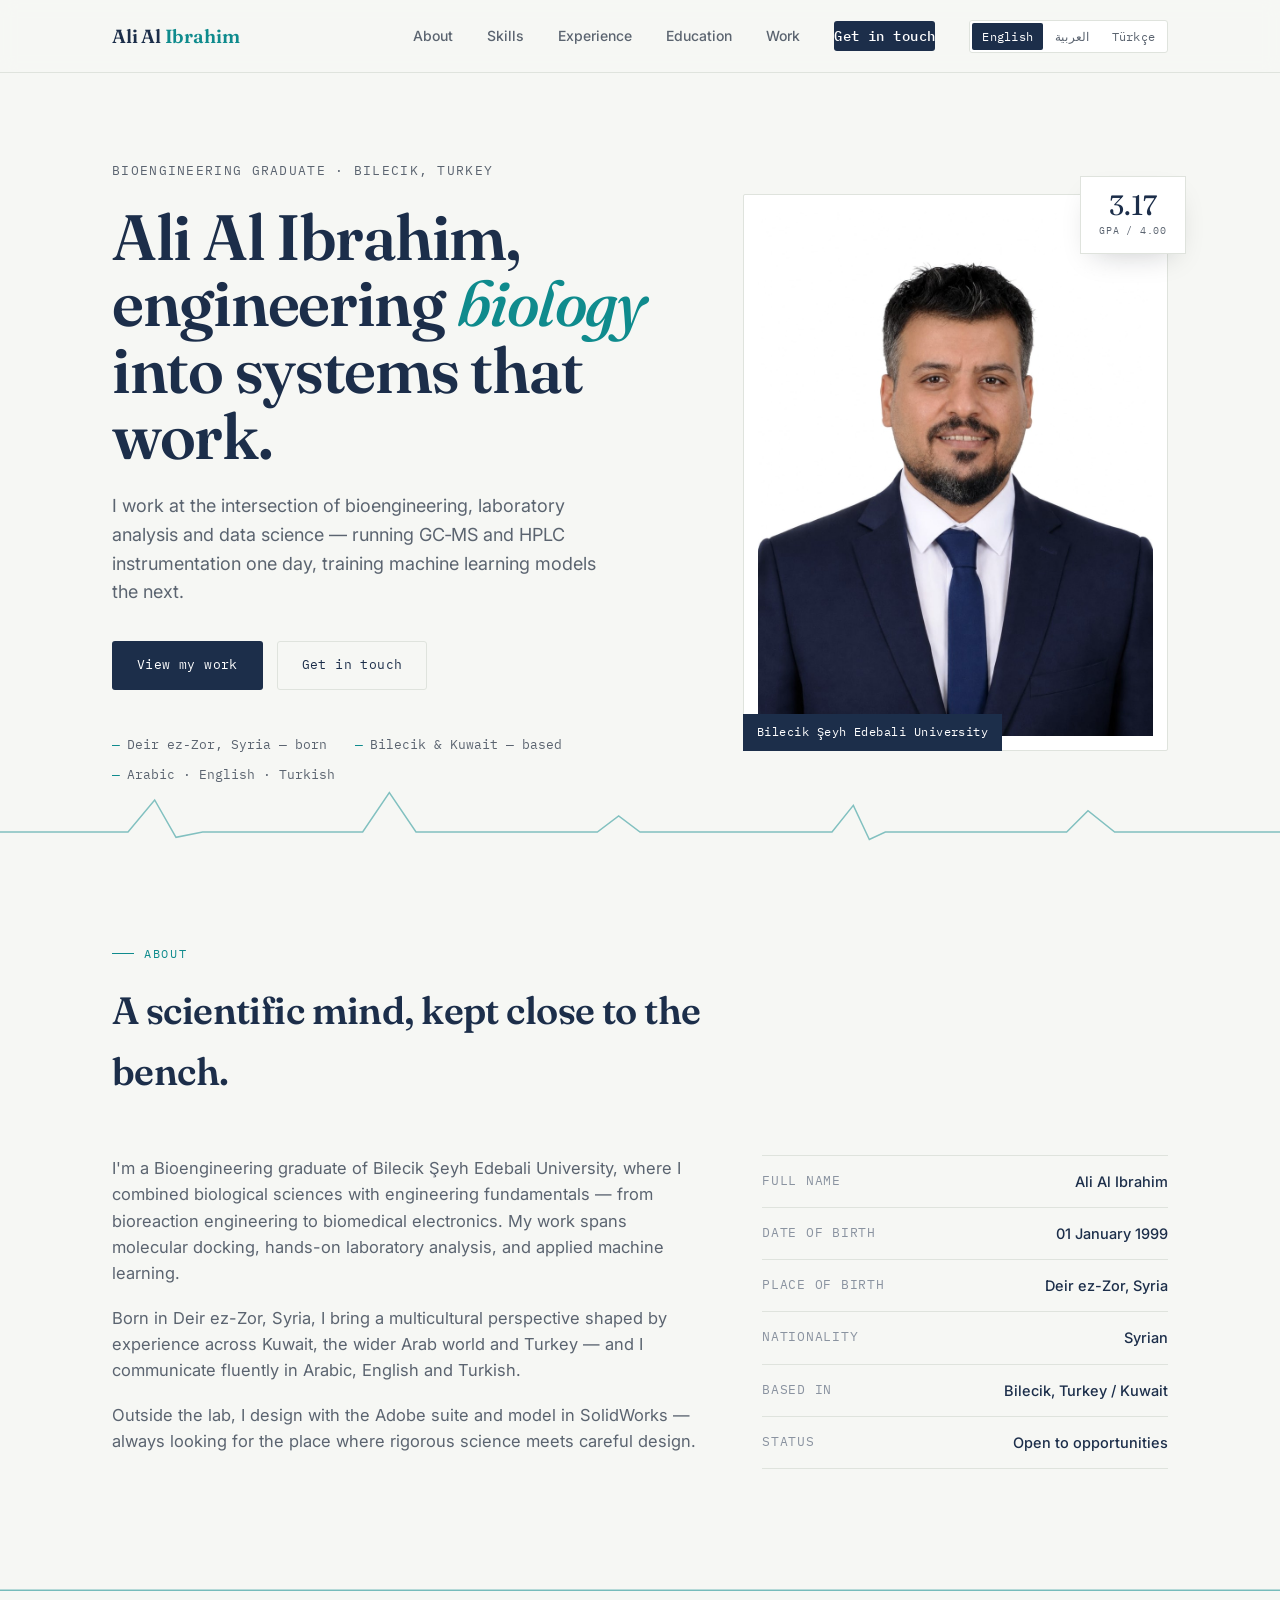
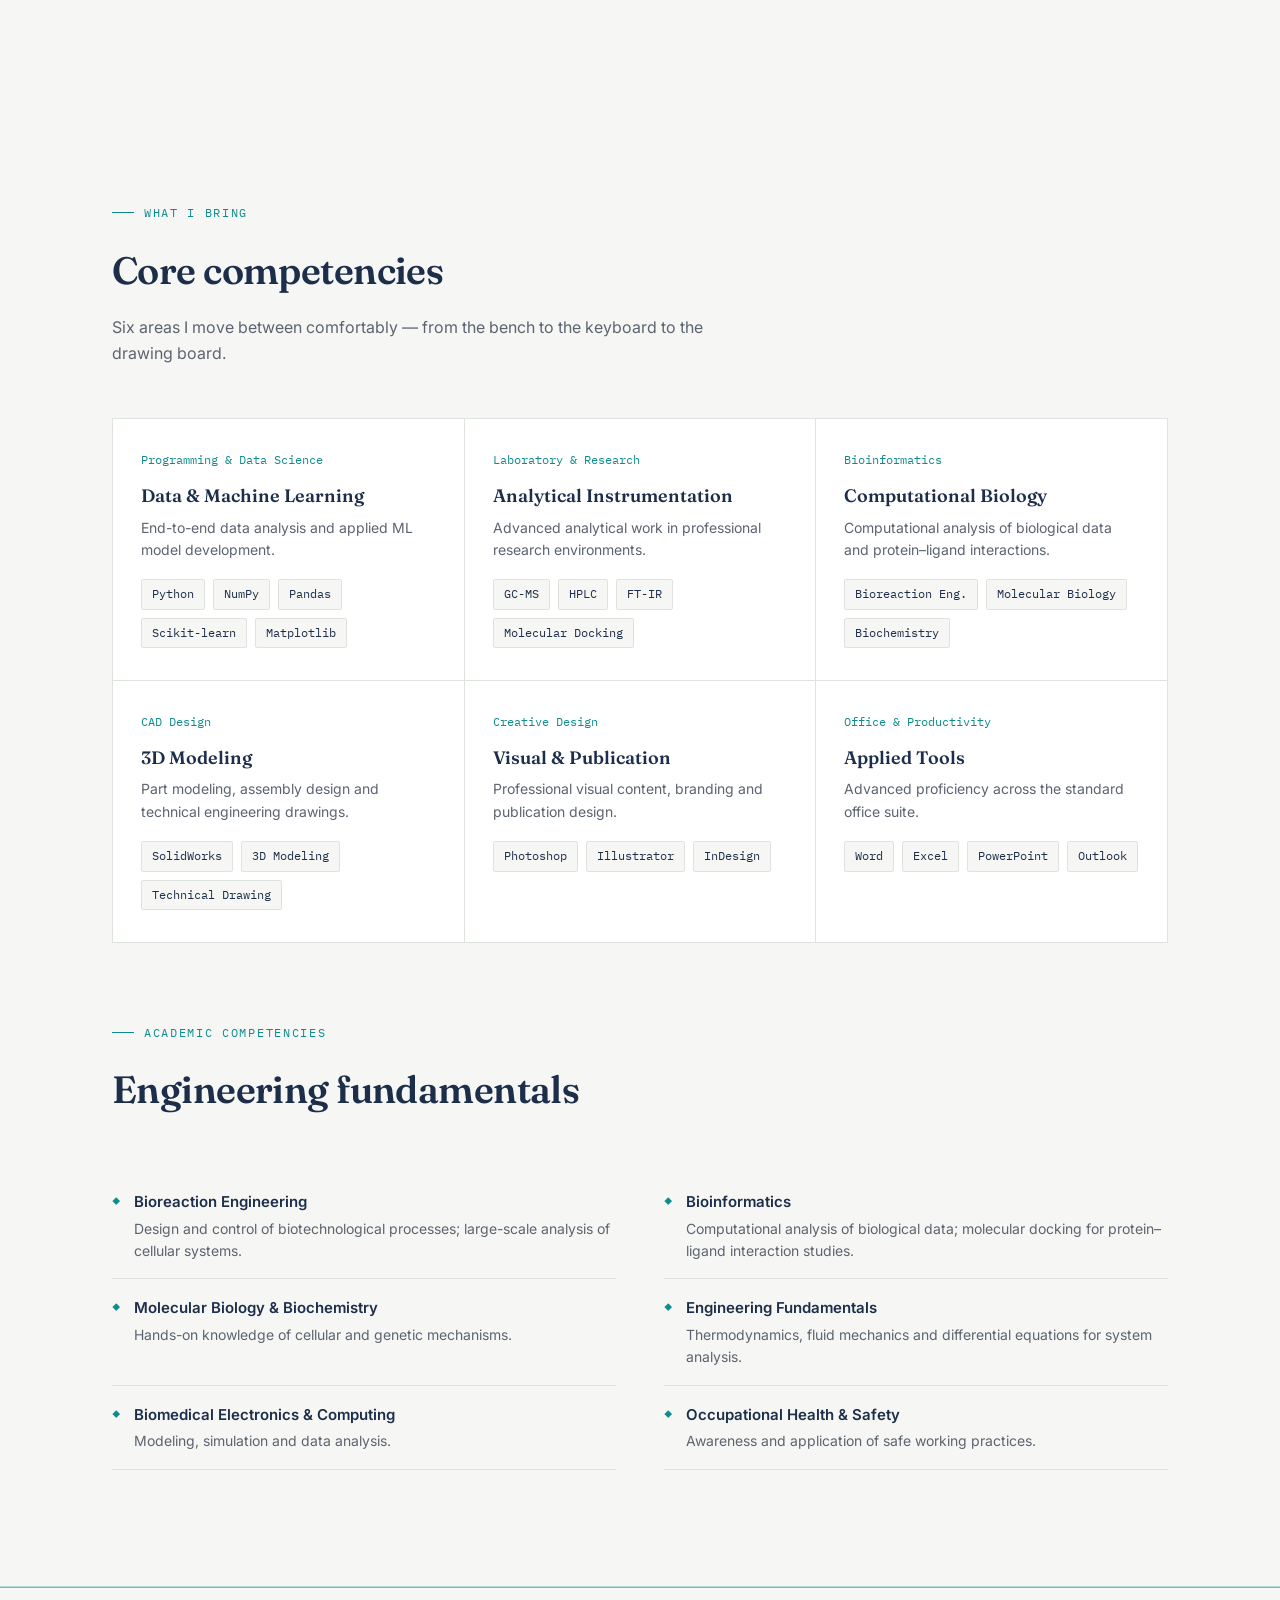
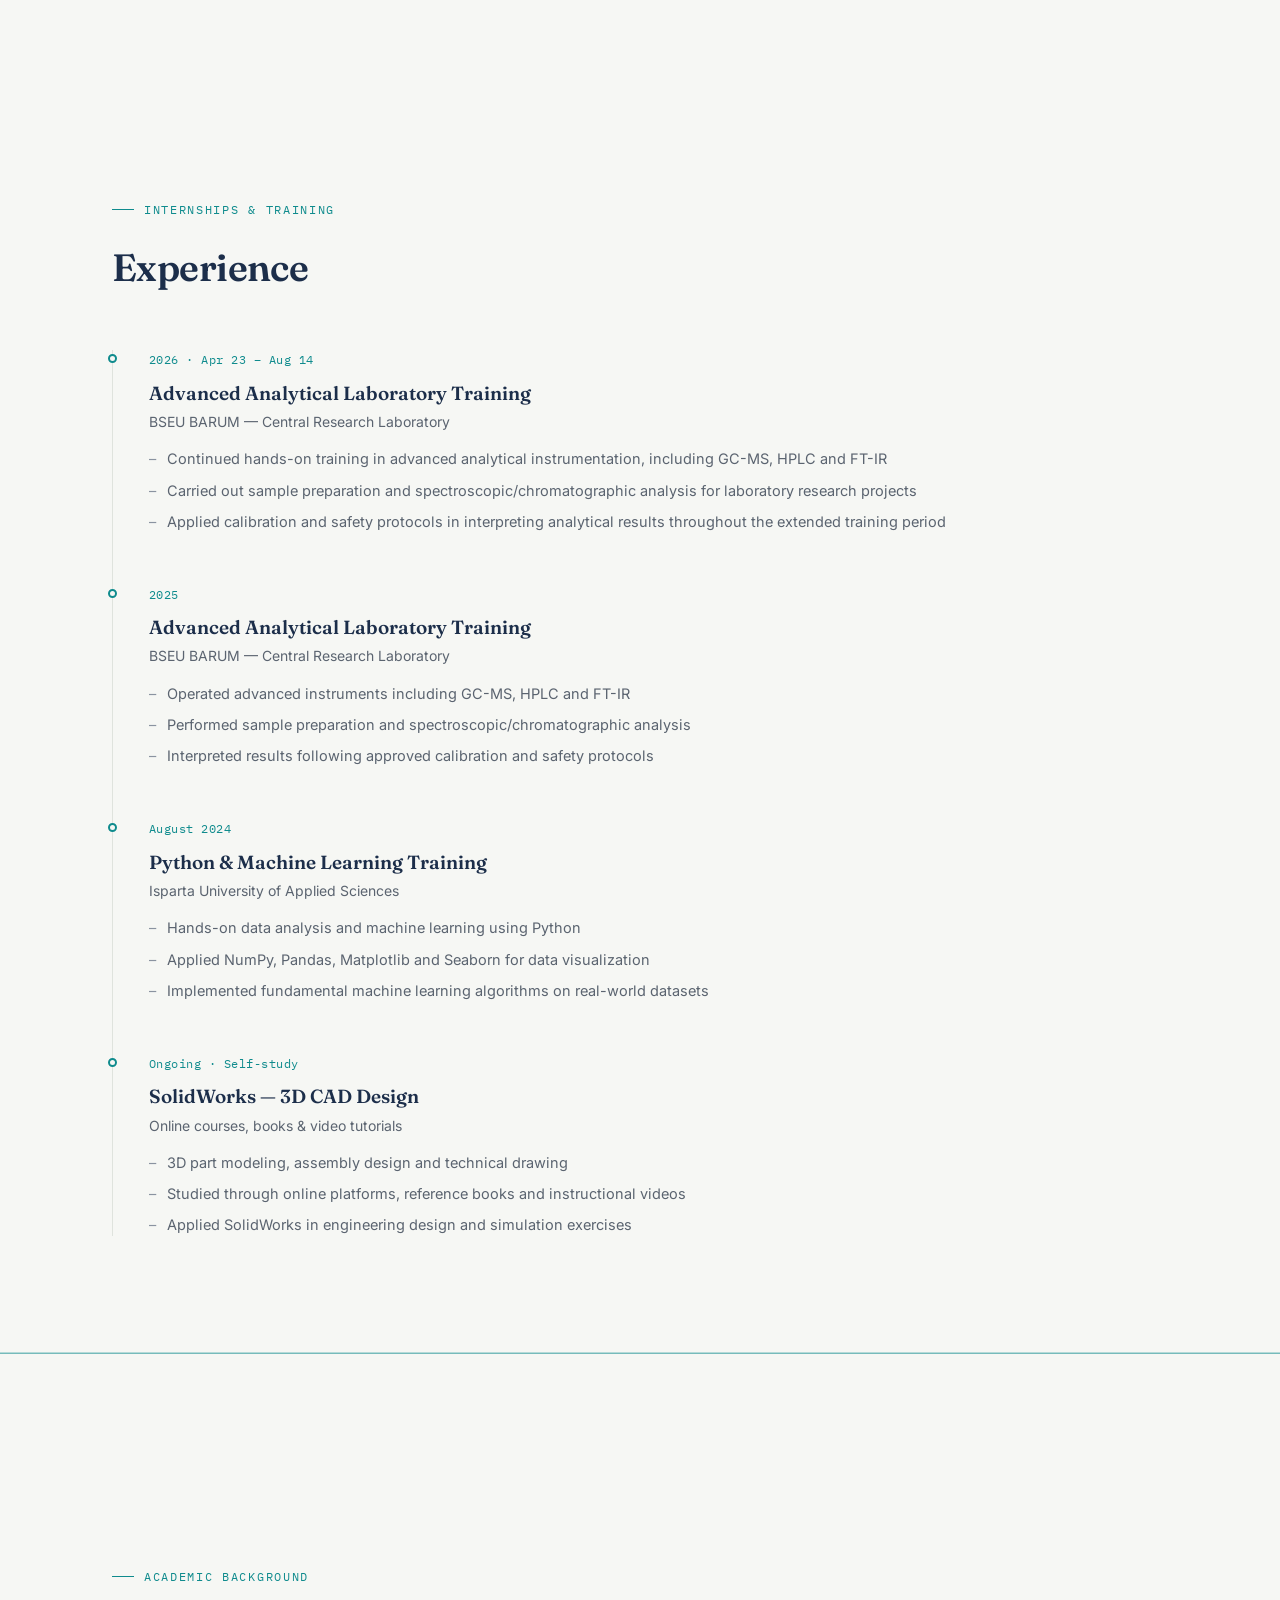
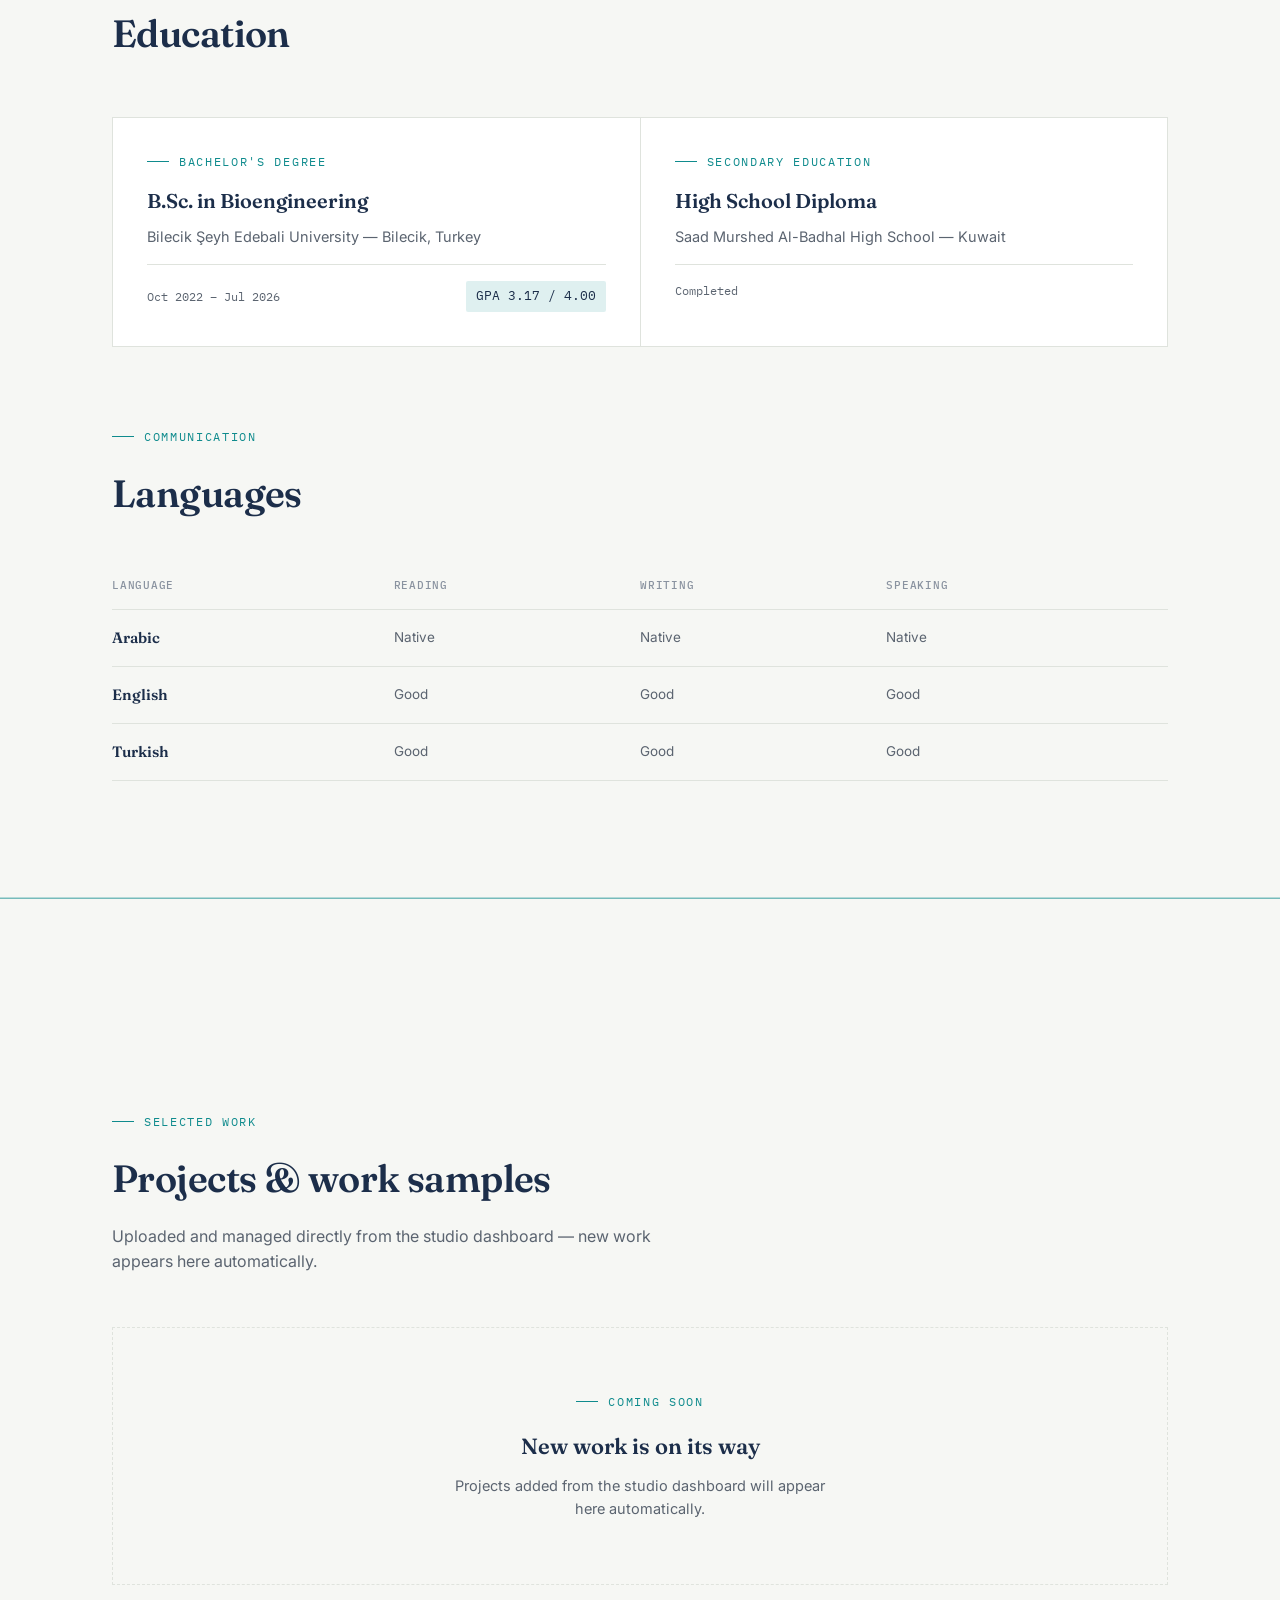
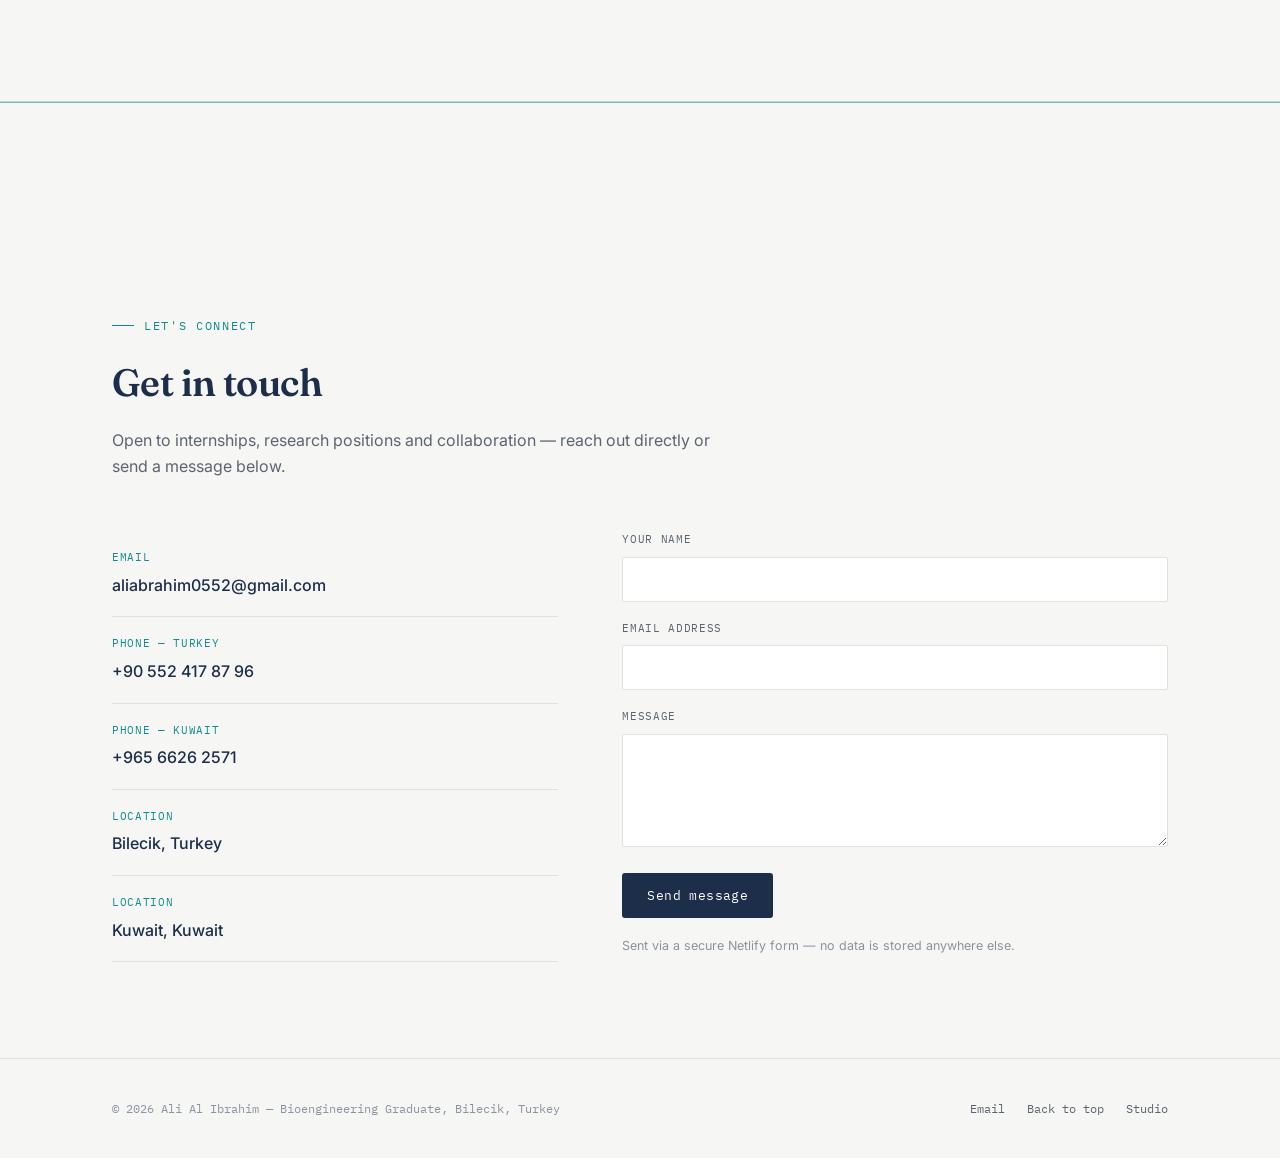
==== index.html @ 050af952 "Add files via upload" ====
<!DOCTYPE html>
<html lang="en">
<head>
<meta charset="UTF-8">
<meta name="viewport" content="width=device-width, initial-scale=1.0">
<title>Ali Al Ibrahim — Bioengineering Graduate</title>
<meta name="description" content="Ali Al Ibrahim — Bioengineering graduate specializing in bioinformatics, laboratory analysis, machine learning and CAD design.">

<link rel="preconnect" href="https://fonts.googleapis.com">
<link rel="preconnect" href="https://fonts.gstatic.com" crossorigin>
<link href="https://fonts.googleapis.com/css2?family=Fraunces:ital,wght@0,500;0,600;1,500&family=Inter:wght@400;500;600&family=IBM+Plex+Mono:wght@400;500&family=Markazi+Text:wght@500;600;700&family=IBM+Plex+Sans+Arabic:wght@400;500;600&display=swap" rel="stylesheet">
<link rel="stylesheet" href="css/style.css">
</head>
<body>

<header class="site-header">
  <nav class="nav">
    <a href="#top" class="nav-brand">Ali Al <em>Ibrahim</em></a>
    <ul class="nav-links" id="navLinks">
      <li><a href="#about" data-i18n="nav.about">About</a></li>
      <li><a href="#skills" data-i18n="nav.skills">Skills</a></li>
      <li><a href="#experience" data-i18n="nav.experience">Experience</a></li>
      <li><a href="#education" data-i18n="nav.education">Education</a></li>
      <li><a href="#work" data-i18n="nav.work">Work</a></li>
      <li><a href="#contact" class="nav-cta" data-i18n="nav.contact">Get in touch</a></li>
      <li class="lang-switch" role="group" aria-label="Language">
        <button type="button" data-lang="en" aria-pressed="true">English</button>
        <button type="button" data-lang="ar" aria-pressed="false">العربية</button>
        <button type="button" data-lang="tr" aria-pressed="false">Türkçe</button>
      </li>
    </ul>
    <button class="nav-toggle" id="navToggle" aria-label="Toggle menu" aria-expanded="false">
      <span></span><span></span><span></span>
    </button>
  </nav>
</header>

<main id="top">

  <!-- ===================== HERO ===================== -->
  <section class="hero">
    <div class="container hero-grid">
      <div class="reveal in">
        <span class="hero-kicker" data-i18n="hero.kicker">Bioengineering Graduate · Bilecik, Turkey</span>
        <h1 data-i18n-html="hero.title.html">Ali Al Ibrahim,<br>engineering <span class="accent">biology</span> into systems that work.</h1>
        <p class="hero-lede" data-i18n="hero.lede">I work at the intersection of bioengineering, laboratory analysis and data science — running GC‑MS and HPLC instrumentation one day, training machine learning models the next.</p>
        <div class="hero-actions">
          <a href="#work" class="btn btn-primary" data-i18n="hero.cta.work">View my work</a>
          <a href="#contact" class="btn btn-ghost" data-i18n="hero.cta.contact">Get in touch</a>
        </div>
        <ul class="hero-meta">
          <li data-i18n="hero.meta1">Deir ez-Zor, Syria — born</li>
          <li data-i18n="hero.meta2">Bilecik &amp; Kuwait — based</li>
          <li data-i18n="hero.meta3">Arabic · English · Turkish</li>
        </ul>
      </div>
      <div class="hero-portrait reveal in">
        <div class="portrait-frame">
          <img src="assets/img/profile.jpg" alt="Portrait of Ali Al Ibrahim">
          <span class="portrait-tag" data-i18n="hero.portrait.tag">Bilecik Şeyh Edebali University</span>
        </div>
        <div class="portrait-stat">
          <div class="num">3.17</div>
          <div class="lbl" data-i18n="hero.gpa.label">GPA / 4.00</div>
        </div>
      </div>
    </div>
    <svg class="trace hero-trace" viewBox="0 0 1200 60" preserveAspectRatio="none" aria-hidden="true">
      <path d="M0,45 L120,45 L145,15 L165,50 L190,45 L340,45 L365,8 L390,45 L560,45 L580,30 L600,45 L780,45 L800,20 L815,52 L830,45 L1000,45 L1020,25 L1045,45 L1200,45"/>
    </svg>
  </section>

  <!-- ===================== ABOUT ===================== -->
  <section id="about">
    <div class="container">
      <div class="section-head reveal">
        <span class="eyebrow" data-i18n="about.eyebrow">About</span>
        <h2 data-i18n="about.h2">A scientific mind, kept close to the bench.</h2>
      </div>
      <div class="about-grid">
        <div class="about-body reveal">
          <p data-i18n="about.p1">I'm a Bioengineering graduate of Bilecik Şeyh Edebali University, where I combined biological sciences with engineering fundamentals — from bioreaction engineering to biomedical electronics. My work spans molecular docking, hands-on laboratory analysis, and applied machine learning.</p>
          <p data-i18n="about.p2">Born in Deir ez-Zor, Syria, I bring a multicultural perspective shaped by experience across Kuwait, the wider Arab world and Turkey — and I communicate fluently in Arabic, English and Turkish.</p>
          <p data-i18n="about.p3">Outside the lab, I design with the Adobe suite and model in SolidWorks — always looking for the place where rigorous science meets careful design.</p>
        </div>
        <ul class="info-list reveal">
          <li><span class="k" data-i18n="about.k.name">Full name</span><span class="v" data-i18n="about.v.name">Ali Al Ibrahim</span></li>
          <li><span class="k" data-i18n="about.k.dob">Date of birth</span><span class="v" data-i18n="about.v.dob">01 January 1999</span></li>
          <li><span class="k" data-i18n="about.k.pob">Place of birth</span><span class="v" data-i18n="about.v.pob">Deir ez-Zor, Syria</span></li>
          <li><span class="k" data-i18n="about.k.nat">Nationality</span><span class="v" data-i18n="about.v.nat">Syrian</span></li>
          <li><span class="k" data-i18n="about.k.based">Based in</span><span class="v" data-i18n="about.v.based">Bilecik, Turkey / Kuwait</span></li>
          <li><span class="k" data-i18n="about.k.status">Status</span><span class="v" data-i18n="about.v.status">Open to opportunities</span></li>
        </ul>
      </div>
    </div>
  </section>

  <svg class="trace trace-divider" viewBox="0 0 1200 40" preserveAspectRatio="none" aria-hidden="true"><path d="M0,20 L1200,20"/></svg>

  <!-- ===================== SKILLS ===================== -->
  <section id="skills">
    <div class="container">
      <div class="section-head reveal">
        <span class="eyebrow" data-i18n="skills.eyebrow">What I bring</span>
        <h2 data-i18n="skills.h2">Core competencies</h2>
        <p data-i18n="skills.p">Six areas I move between comfortably — from the bench to the keyboard to the drawing board.</p>
      </div>

      <div class="skills-grid reveal">
        <div class="skill-card">
          <span class="cat-num" data-i18n="skill1.cat">Programming &amp; Data Science</span>
          <h3 data-i18n="skill1.h3">Data &amp; Machine Learning</h3>
          <p class="desc" data-i18n="skill1.desc">End-to-end data analysis and applied ML model development.</p>
          <div class="tag-row">
            <span class="tag">Python</span><span class="tag">NumPy</span><span class="tag">Pandas</span><span class="tag">Scikit-learn</span><span class="tag">Matplotlib</span>
          </div>
        </div>
        <div class="skill-card">
          <span class="cat-num" data-i18n="skill2.cat">Laboratory &amp; Research</span>
          <h3 data-i18n="skill2.h3">Analytical Instrumentation</h3>
          <p class="desc" data-i18n="skill2.desc">Advanced analytical work in professional research environments.</p>
          <div class="tag-row">
            <span class="tag">GC-MS</span><span class="tag">HPLC</span><span class="tag">FT-IR</span><span class="tag">Molecular Docking</span>
          </div>
        </div>
        <div class="skill-card">
          <span class="cat-num" data-i18n="skill3.cat">Bioinformatics</span>
          <h3 data-i18n="skill3.h3">Computational Biology</h3>
          <p class="desc" data-i18n="skill3.desc">Computational analysis of biological data and protein–ligand interactions.</p>
          <div class="tag-row">
            <span class="tag">Bioreaction Eng.</span><span class="tag">Molecular Biology</span><span class="tag">Biochemistry</span>
          </div>
        </div>
        <div class="skill-card">
          <span class="cat-num" data-i18n="skill4.cat">CAD Design</span>
          <h3 data-i18n="skill4.h3">3D Modeling</h3>
          <p class="desc" data-i18n="skill4.desc">Part modeling, assembly design and technical engineering drawings.</p>
          <div class="tag-row">
            <span class="tag">SolidWorks</span><span class="tag">3D Modeling</span><span class="tag">Technical Drawing</span>
          </div>
        </div>
        <div class="skill-card">
          <span class="cat-num" data-i18n="skill5.cat">Creative Design</span>
          <h3 data-i18n="skill5.h3">Visual &amp; Publication</h3>
          <p class="desc" data-i18n="skill5.desc">Professional visual content, branding and publication design.</p>
          <div class="tag-row">
            <span class="tag">Photoshop</span><span class="tag">Illustrator</span><span class="tag">InDesign</span>
          </div>
        </div>
        <div class="skill-card">
          <span class="cat-num" data-i18n="skill6.cat">Office &amp; Productivity</span>
          <h3 data-i18n="skill6.h3">Applied Tools</h3>
          <p class="desc" data-i18n="skill6.desc">Advanced proficiency across the standard office suite.</p>
          <div class="tag-row">
            <span class="tag">Word</span><span class="tag">Excel</span><span class="tag">PowerPoint</span><span class="tag">Outlook</span>
          </div>
        </div>
      </div>

      <div class="section-head reveal" style="margin-top:80px;">
        <span class="eyebrow" data-i18n="academic.eyebrow">Academic competencies</span>
        <h2 data-i18n="academic.h2">Engineering fundamentals</h2>
      </div>
      <ul class="competency-list reveal">
        <li><div><span class="t" data-i18n="ac1.t">Bioreaction Engineering</span><span class="d" data-i18n="ac1.d">Design and control of biotechnological processes; large-scale analysis of cellular systems.</span></div></li>
        <li><div><span class="t" data-i18n="ac2.t">Bioinformatics</span><span class="d" data-i18n="ac2.d">Computational analysis of biological data; molecular docking for protein–ligand interaction studies.</span></div></li>
        <li><div><span class="t" data-i18n="ac3.t">Molecular Biology &amp; Biochemistry</span><span class="d" data-i18n="ac3.d">Hands-on knowledge of cellular and genetic mechanisms.</span></div></li>
        <li><div><span class="t" data-i18n="ac4.t">Engineering Fundamentals</span><span class="d" data-i18n="ac4.d">Thermodynamics, fluid mechanics and differential equations for system analysis.</span></div></li>
        <li><div><span class="t" data-i18n="ac5.t">Biomedical Electronics &amp; Computing</span><span class="d" data-i18n="ac5.d">Modeling, simulation and data analysis.</span></div></li>
        <li><div><span class="t" data-i18n="ac6.t">Occupational Health &amp; Safety</span><span class="d" data-i18n="ac6.d">Awareness and application of safe working practices.</span></div></li>
      </ul>
    </div>
  </section>

  <svg class="trace trace-divider" viewBox="0 0 1200 40" preserveAspectRatio="none" aria-hidden="true"><path d="M0,20 L1200,20"/></svg>

  <!-- ===================== EXPERIENCE ===================== -->
  <section id="experience">
    <div class="container">
      <div class="section-head reveal">
        <span class="eyebrow" data-i18n="experience.eyebrow">Internships &amp; training</span>
        <h2 data-i18n="experience.h2">Experience</h2>
      </div>
      <div class="timeline reveal">

        <div class="tl-item">
          <span class="tl-date" data-i18n="exp1.date">2026 · 23 Apr – 14 Aug</span>
          <h3 data-i18n="exp1.h3">Advanced Analytical Laboratory Training</h3>
          <span class="tl-org" data-i18n="exp1.org">BSEU BARUM — Central Research Laboratory</span>
          <ul>
            <li data-i18n="exp1.b1">Continued hands-on training in advanced analytical instrumentation, including GC-MS, HPLC and FT-IR</li>
            <li data-i18n="exp1.b2">Carried out sample preparation and spectroscopic/chromatographic analysis for laboratory research projects</li>
            <li data-i18n="exp1.b3">Applied calibration and safety protocols in interpreting analytical results throughout the extended training period</li>
          </ul>
        </div>

        <div class="tl-item">
          <span class="tl-date" data-i18n="exp2.date">2025</span>
          <h3 data-i18n="exp2.h3">Advanced Analytical Laboratory Training</h3>
          <span class="tl-org" data-i18n="exp2.org">BSEU BARUM — Central Research Laboratory</span>
          <ul>
            <li data-i18n="exp2.b1">Operated advanced instruments including GC-MS, HPLC and FT-IR</li>
            <li data-i18n="exp2.b2">Performed sample preparation and spectroscopic/chromatographic analysis</li>
            <li data-i18n="exp2.b3">Interpreted results following approved calibration and safety protocols</li>
          </ul>
        </div>

        <div class="tl-item">
          <span class="tl-date" data-i18n="exp3.date">August 2024</span>
          <h3 data-i18n="exp3.h3">Python &amp; Machine Learning Training</h3>
          <span class="tl-org" data-i18n="exp3.org">Isparta University of Applied Sciences</span>
          <ul>
            <li data-i18n="exp3.b1">Hands-on data analysis and machine learning using Python</li>
            <li data-i18n="exp3.b2">Applied NumPy, Pandas, Matplotlib and Seaborn for data visualization</li>
            <li data-i18n="exp3.b3">Implemented fundamental machine learning algorithms on real-world datasets</li>
          </ul>
        </div>

        <div class="tl-item">
          <span class="tl-date" data-i18n="exp4.date">Ongoing · Self-study</span>
          <h3 data-i18n="exp4.h3">SolidWorks — 3D CAD Design</h3>
          <span class="tl-org" data-i18n="exp4.org">Online courses, books &amp; video tutorials</span>
          <ul>
            <li data-i18n="exp4.b1">3D part modeling, assembly design and technical drawing</li>
            <li data-i18n="exp4.b2">Studied through online platforms, reference books and instructional videos</li>
            <li data-i18n="exp4.b3">Applied SolidWorks in engineering design and simulation exercises</li>
          </ul>
        </div>

      </div>
    </div>
  </section>

  <svg class="trace trace-divider" viewBox="0 0 1200 40" preserveAspectRatio="none" aria-hidden="true"><path d="M0,20 L1200,20"/></svg>

  <!-- ===================== EDUCATION ===================== -->
  <section id="education">
    <div class="container">
      <div class="section-head reveal">
        <span class="eyebrow" data-i18n="education.eyebrow">Academic background</span>
        <h2 data-i18n="education.h2">Education</h2>
      </div>
      <div class="edu-grid reveal">
        <div class="edu-card">
          <span class="eyebrow" data-i18n="edu1.eyebrow">Bachelor's degree</span>
          <h3 data-i18n="edu1.h3">B.Sc. in Bioengineering</h3>
          <span class="org" data-i18n="edu1.org">Bilecik Şeyh Edebali University — Bilecik, Turkey</span>
          <div class="edu-meta">
            <span class="date" data-i18n="edu1.date">Oct 2022 – Jul 2026</span>
            <span class="edu-gpa">GPA 3.17 / 4.00</span>
          </div>
        </div>
        <div class="edu-card">
          <span class="eyebrow" data-i18n="edu2.eyebrow">Secondary education</span>
          <h3 data-i18n="edu2.h3">High School Diploma</h3>
          <span class="org" data-i18n="edu2.org">Saad Murshed Al-Badhal High School — Kuwait</span>
          <div class="edu-meta">
            <span class="date" data-i18n="edu2.date">Completed</span>
          </div>
        </div>
      </div>

      <div class="section-head reveal" style="margin-top:80px;">
        <span class="eyebrow" data-i18n="languages.eyebrow">Communication</span>
        <h2 data-i18n="languages.h2">Languages</h2>
      </div>
      <table class="lang-table reveal">
        <thead>
          <tr>
            <th data-i18n="lang.th.language">Language</th>
            <th data-i18n="lang.th.reading">Reading</th>
            <th data-i18n="lang.th.writing">Writing</th>
            <th data-i18n="lang.th.speaking">Speaking</th>
          </tr>
        </thead>
        <tbody>
          <tr>
            <td data-i18n="lang.arabic">Arabic</td>
            <td data-i18n="lang.native">Native</td>
            <td data-i18n="lang.native">Native</td>
            <td data-i18n="lang.native">Native</td>
          </tr>
          <tr>
            <td data-i18n="lang.english">English</td>
            <td data-i18n="lang.good">Good</td>
            <td data-i18n="lang.good">Good</td>
            <td data-i18n="lang.good">Good</td>
          </tr>
          <tr>
            <td data-i18n="lang.turkish">Turkish</td>
            <td data-i18n="lang.good">Good</td>
            <td data-i18n="lang.good">Good</td>
            <td data-i18n="lang.good">Good</td>
          </tr>
        </tbody>
      </table>
    </div>
  </section>

  <svg class="trace trace-divider" viewBox="0 0 1200 40" preserveAspectRatio="none" aria-hidden="true"><path d="M0,20 L1200,20"/></svg>

  <!-- ===================== PORTFOLIO / WORK ===================== -->
  <section id="work">
    <div class="container">
      <div class="section-head reveal">
        <span class="eyebrow" data-i18n="work.eyebrow">Selected work</span>
        <h2 data-i18n="work.h2">Projects &amp; work samples</h2>
        <p data-i18n="work.p">Uploaded and managed directly from the studio dashboard — new work appears here automatically.</p>
      </div>
      <div id="portfolioGrid" class="portfolio-grid reveal" aria-live="polite">
        <!-- Populated by js/portfolio.js. Falls back to .portfolio-empty below if none exist yet. -->
      </div>
    </div>
  </section>

  <svg class="trace trace-divider" viewBox="0 0 1200 40" preserveAspectRatio="none" aria-hidden="true"><path d="M0,20 L1200,20"/></svg>

  <!-- ===================== CONTACT ===================== -->
  <section id="contact">
    <div class="container">
      <div class="section-head reveal">
        <span class="eyebrow" data-i18n="contact.eyebrow">Let's connect</span>
        <h2 data-i18n="contact.h2">Get in touch</h2>
        <p data-i18n="contact.p">Open to internships, research positions and collaboration — reach out directly or send a message below.</p>
      </div>
      <div class="contact-wrap">
        <ul class="contact-list reveal">
          <li><span class="k" data-i18n="contact.k.email">Email</span><a class="v" href="mailto:aliabrahim0552@gmail.com">aliabrahim0552@gmail.com</a></li>
          <li><span class="k" data-i18n="contact.k.phoneTr">Phone — Turkey</span><a class="v" href="tel:+905524178796">+90 552 417 87 96</a></li>
          <li><span class="k" data-i18n="contact.k.phoneKw">Phone — Kuwait</span><a class="v" href="tel:+96566262571">+965 6626 2571</a></li>
          <li><span class="k" data-i18n="contact.k.loc">Location</span><span class="v" data-i18n="contact.v.locTr">Bilecik, Turkey</span></li>
          <li><span class="k" data-i18n="contact.k.loc">Location</span><span class="v" data-i18n="contact.v.locKw">Kuwait, Kuwait</span></li>
        </ul>

        <form class="form-grid reveal" name="contact" method="POST" data-netlify="true" netlify-honeypot="bot-field">
          <input type="hidden" name="form-name" value="contact">
          <p style="position:absolute; left:-9999px;">
            <label>Don't fill this out: <input name="bot-field"></label>
          </p>
          <div class="field">
            <label for="name" data-i18n="form.name">Your name</label>
            <input id="name" name="name" type="text" required>
          </div>
          <div class="field">
            <label for="email" data-i18n="form.email">Email address</label>
            <input id="email" name="email" type="email" required>
          </div>
          <div class="field">
            <label for="message" data-i18n="form.message">Message</label>
            <textarea id="message" name="message" rows="5" required></textarea>
          </div>
          <button type="submit" class="btn btn-primary" style="align-self:flex-start;" data-i18n="form.submit">Send message</button>
          <p class="form-note" data-i18n="form.note">Sent via a secure Netlify form — no data is stored anywhere else.</p>
        </form>
      </div>
    </div>
  </section>

</main>

<footer>
  <div class="container footer-row">
    <p data-i18n-copyright>© 2026 Ali Al Ibrahim — Bioengineering Graduate, Bilecik, Turkey</p>
    <div class="footer-links">
      <a href="mailto:aliabrahim0552@gmail.com" data-i18n="footer.email">Email</a>
      <a href="#top" data-i18n="footer.top">Back to top</a>
      <a href="/admin/" rel="nofollow" data-i18n="footer.studio">Studio</a>
    </div>
  </div>
</footer>

<script src="js/i18n.js"></script>
<script src="js/main.js"></script>
<script src="js/portfolio.js"></script>
</body>
</html>
---- css/style.css ----
/* ============================================================
   Ali Al Ibrahim — Bioengineering Portfolio
   Design tokens
   ============================================================ */
:root{
  --ink:        #10151C;
  --navy:       #1C2E4A;
  --navy-2:     #142238;
  --teal:       #0F8B8D;
  --teal-dim:   #0F8B8D22;
  --paper:      #F6F7F4;
  --paper-2:    #FFFFFF;
  --line:       #DFE3DD;
  --slate:      #5B6470;
  --slate-2:    #8A93A0;

  --font-display: "Fraunces", Georgia, "Times New Roman", serif;
  --font-body:    "Inter", -apple-system, BlinkMacSystemFont, "Segoe UI", sans-serif;
  --font-mono:    "IBM Plex Mono", ui-monospace, "SFMono-Regular", Menlo, monospace;

  --maxw: 1120px;
  --radius: 3px;
}

/* Per-language font stacks. Latin (en / tr) uses the editorial pairing;
   Arabic swaps in matching Arabic-script families so headings keep an
   editorial serif feel and body text stays highly legible. */
:root[lang="ar"]{
  --font-display: "Markazi Text", serif;
  --font-body:    "IBM Plex Sans Arabic", "Inter", sans-serif;
  --font-mono:    "IBM Plex Sans Arabic", sans-serif;
}

*,*::before,*::after{ box-sizing:border-box; }
html{ scroll-behavior:smooth; }
body{
  margin:0;
  background:var(--paper);
  color:var(--ink);
  font-family:var(--font-body);
  font-size:16px;
  line-height:1.6;
  -webkit-font-smoothing:antialiased;
}
[lang="ar"] body{ font-size:16.5px; line-height:1.8; }
[dir="rtl"] .eyebrow{ letter-spacing:0; }
img{ max-width:100%; display:block; }
a{ color:inherit; text-decoration:none; }
ul{ margin:0; padding:0; list-style:none; }
h1,h2,h3,h4{ margin:0; font-family:var(--font-display); font-weight:600; color:var(--navy); }
p{ margin:0; }
section{ padding:96px 0; }
.container{ max-width:var(--maxw); margin:0 auto; padding:0 32px; }

:focus-visible{ outline:2px solid var(--teal); outline-offset:3px; }

@media (prefers-reduced-motion: reduce){
  *{ animation-duration:0.01ms !important; animation-iteration-count:1 !important; transition-duration:0.01ms !important; scroll-behavior:auto !important; }
}

/* ---------- Eyebrow / mono labels ---------- */
.eyebrow{
  font-family:var(--font-mono);
  font-size:12px;
  letter-spacing:.14em;
  text-transform:uppercase;
  color:var(--teal);
  display:flex;
  align-items:center;
  gap:10px;
  margin-bottom:18px;
}
.eyebrow::before{
  content:"";
  width:22px; height:1px;
  background:var(--teal);
  display:inline-block;
}

/* ---------- Spectral trace signature (chromatogram / spectrum line) ---------- */
.trace{ display:block; width:100%; height:auto; }
.trace path{ fill:none; stroke:var(--teal); stroke-width:1.4; }
.trace-divider{ margin:0 0 96px; opacity:.55; }
.hero-trace{ position:absolute; inset:auto 0 0 0; opacity:.5; pointer-events:none; }

/* ============================================================
   Header / Nav
   ============================================================ */
header.site-header{
  position:sticky; top:0; z-index:50;
  background:rgba(246,247,244,.88);
  backdrop-filter:saturate(160%) blur(8px);
  border-bottom:1px solid var(--line);
}
.nav{
  max-width:var(--maxw); margin:0 auto; padding:0 32px;
  display:flex; align-items:center; justify-content:space-between;
  height:72px;
}
.nav-brand{
  font-family:var(--font-display); font-weight:600; font-size:19px; color:var(--navy);
  letter-spacing:-.01em;
}
.nav-brand em{ color:var(--teal); font-style:normal; }
.nav-links{ display:flex; gap:34px; align-items:center; }
.nav-links a{
  font-size:14px; color:var(--slate); font-weight:500;
  position:relative; padding:6px 0;
  transition:color .2s ease;
}
.nav-links a:hover{ color:var(--navy); }
.nav-links a::after{
  content:""; position:absolute; left:0; right:0; bottom:0; height:1px;
  background:var(--teal); transform:scaleX(0); transform-origin:left;
  transition:transform .25s ease;
}
.nav-links a:hover::after{ transform:scaleX(1); }
.nav-cta{
  font-family:var(--font-mono); font-size:12.5px; letter-spacing:.03em;
  background:var(--navy); color:#fff !important; padding:9px 18px; border-radius:var(--radius);
  transition:background .2s ease;
}
.nav-cta:hover{ background:var(--navy-2); }
.nav-toggle{ display:none; background:none; border:0; cursor:pointer; padding:8px; }
.nav-toggle span{ display:block; width:22px; height:2px; background:var(--navy); margin:5px 0; }

/* ---------- Language switcher ---------- */
.lang-switch{
  display:flex; align-items:center; gap:2px;
  border:1px solid var(--line); border-radius:3px; padding:2px;
  background:var(--paper-2);
}
.lang-switch button{
  font-family:var(--font-mono); font-size:11.5px; letter-spacing:.02em;
  background:none; border:0; cursor:pointer; color:var(--slate);
  padding:6px 10px; border-radius:2px; transition:background .2s ease,color .2s ease;
}
.lang-switch button:hover{ color:var(--navy); }
.lang-switch button[aria-pressed="true"]{ background:var(--navy); color:#fff; }

/* ============================================================
   Hero
   ============================================================ */
.hero{
  position:relative;
  padding:88px 0 64px;
  overflow:hidden;
}
.hero-grid{
  display:grid;
  grid-template-columns:1.15fr .85fr;
  gap:56px;
  align-items:center;
}
.hero-kicker{
  font-family:var(--font-mono); font-size:13px; letter-spacing:.1em; text-transform:uppercase;
  color:var(--slate); margin-bottom:22px; display:block;
}
.hero h1{
  font-size:clamp(40px,5.6vw,64px);
  line-height:1.04;
  letter-spacing:-.02em;
  margin-bottom:22px;
}
.hero h1 .accent{ color:var(--teal); font-style:italic; font-weight:500; }
.hero-lede{
  font-size:18px; color:var(--slate); max-width:46ch; margin-bottom:34px;
}
.hero-actions{ display:flex; gap:14px; flex-wrap:wrap; margin-bottom:44px; }
.btn{
  font-family:var(--font-mono); font-size:13px; letter-spacing:.03em;
  padding:13px 24px; border-radius:var(--radius);
  display:inline-flex; align-items:center; gap:8px;
  transition:all .2s ease; border:1px solid transparent;
}
.btn-primary{ background:var(--navy); color:#fff; }
.btn-primary:hover{ background:var(--navy-2); transform:translateY(-1px); }
.btn-ghost{ border-color:var(--line); color:var(--navy); }
.btn-ghost:hover{ border-color:var(--navy); }

.hero-meta{
  display:flex; flex-wrap:wrap; gap:10px 28px;
  font-family:var(--font-mono); font-size:12.5px; color:var(--slate);
}
.hero-meta li{ display:flex; align-items:center; gap:7px; }
.hero-meta li::before{ content:"—"; color:var(--teal); }

.hero-portrait{ position:relative; }
.portrait-frame{
  position:relative;
  border:1px solid var(--line);
  padding:14px;
  background:var(--paper-2);
  border-radius:2px;
}
.portrait-frame img{
  width:100%; aspect-ratio:3/4; object-fit:cover; object-position:top center;
  filter:grayscale(14%) contrast(1.02);
}
.portrait-tag{
  position:absolute; left:-1px; bottom:-1px;
  background:var(--navy); color:#fff;
  font-family:var(--font-mono); font-size:11.5px; letter-spacing:.04em;
  padding:9px 14px;
}
.portrait-stat{
  position:absolute; top:-18px; right:-18px;
  background:var(--paper-2); border:1px solid var(--line);
  padding:14px 18px; text-align:center; box-shadow:0 12px 30px -14px rgba(16,21,28,.25);
}
.portrait-stat .num{ font-family:var(--font-display); font-size:28px; color:var(--navy); line-height:1; }
.portrait-stat .lbl{ font-family:var(--font-mono); font-size:10px; letter-spacing:.08em; text-transform:uppercase; color:var(--slate); margin-top:4px; }

/* ============================================================
   Section heading pattern
   ============================================================ */
.section-head{ margin-bottom:52px; max-width:60ch; }
.section-head h2{ font-size:clamp(28px,3.4vw,38px); letter-spacing:-.015em; }
.section-head p{ color:var(--slate); margin-top:14px; font-size:16px; }

/* ============================================================
   About
   ============================================================ */
.about-grid{ display:grid; grid-template-columns:1.3fr .9fr; gap:64px; }
.about-body p{ color:var(--slate); font-size:16.5px; margin-bottom:18px; }
.about-body strong{ color:var(--navy); font-weight:600; }
.info-list{ border-top:1px solid var(--line); }
.info-list li{
  display:flex; justify-content:space-between; gap:16px;
  padding:14px 0; border-bottom:1px solid var(--line);
  font-size:14.5px;
}
.info-list .k{ font-family:var(--font-mono); color:var(--slate-2); font-size:12.5px; text-transform:uppercase; letter-spacing:.06em; }
.info-list .v{ color:var(--navy); font-weight:500; text-align:right; }

/* ============================================================
   Skills
   ============================================================ */
.skills-grid{ display:grid; grid-template-columns:repeat(3,1fr); gap:1px; background:var(--line); border:1px solid var(--line); }
.skill-card{ background:var(--paper-2); padding:32px 28px; }
.skill-card h3{ font-size:18px; margin-bottom:6px; }
.skill-card .cat-num{ font-family:var(--font-mono); font-size:11.5px; color:var(--teal); display:block; margin-bottom:12px; }
.skill-card p.desc{ color:var(--slate); font-size:14px; margin-bottom:18px; }
.tag-row{ display:flex; flex-wrap:wrap; gap:8px; }
.tag{
  font-family:var(--font-mono); font-size:11.5px; color:var(--navy);
  border:1px solid var(--line); padding:5px 10px; border-radius:2px;
  background:var(--paper);
}

/* Academic competencies */
.competency-list{ display:grid; grid-template-columns:1fr 1fr; gap:0 48px; margin-top:8px; }
.competency-list li{
  padding:16px 0; border-bottom:1px solid var(--line);
  display:flex; gap:14px; align-items:baseline;
}
.competency-list li::before{ content:"◆"; color:var(--teal); font-size:8px; position:relative; top:-3px; }
.competency-list .t{ color:var(--navy); font-weight:600; font-size:15px; }
.competency-list .d{ color:var(--slate); font-size:14px; display:block; margin-top:3px; }

/* ============================================================
   Experience timeline
   ============================================================ */
.timeline{ position:relative; padding-left:36px; border-left:1px solid var(--line); }
.tl-item{ position:relative; padding-bottom:52px; }
.tl-item:last-child{ padding-bottom:0; }
.tl-item::before{
  content:""; position:absolute; left:-41px; top:4px;
  width:9px; height:9px; border-radius:50%;
  background:var(--paper); border:2px solid var(--teal);
}
.tl-date{ font-family:var(--font-mono); font-size:12px; color:var(--teal); letter-spacing:.04em; display:block; margin-bottom:8px; }
.tl-item h3{ font-size:19px; margin-bottom:3px; }
.tl-org{ color:var(--slate); font-size:14px; margin-bottom:14px; display:block; }
.tl-item ul{ display:flex; flex-direction:column; gap:8px; }
.tl-item ul li{ font-size:14.5px; color:var(--slate); padding-left:18px; position:relative; }
.tl-item ul li::before{ content:"–"; position:absolute; left:0; color:var(--slate-2); }

/* ============================================================
   Education
   ============================================================ */
.edu-grid{ display:grid; grid-template-columns:1fr 1fr; gap:1px; background:var(--line); border:1px solid var(--line); }
.edu-card{ background:var(--paper-2); padding:34px; }
.edu-card .eyebrow{ margin-bottom:14px; }
.edu-card h3{ font-size:20px; margin-bottom:8px; }
.edu-card .org{ color:var(--slate); font-size:14.5px; margin-bottom:16px; display:block; }
.edu-meta{ display:flex; justify-content:space-between; align-items:center; border-top:1px solid var(--line); padding-top:16px; margin-top:auto; }
.edu-meta .date{ font-family:var(--font-mono); font-size:12px; color:var(--slate); }
.edu-gpa{ font-family:var(--font-mono); font-size:13px; color:var(--navy); background:var(--teal-dim); padding:5px 10px; border-radius:2px; }

/* Languages */
.lang-table{ width:100%; border-collapse:collapse; margin-top:12px; }
.lang-table th{
  font-family:var(--font-mono); font-size:11px; text-transform:uppercase; letter-spacing:.07em;
  color:var(--slate-2); text-align:left; font-weight:500; padding:0 0 14px; border-bottom:1px solid var(--line);
}
.lang-table td{ padding:16px 0; border-bottom:1px solid var(--line); font-size:15px; }
.lang-table td:first-child{ font-family:var(--font-display); color:var(--navy); font-weight:600; }
.lang-table td:not(:first-child){ color:var(--slate); font-size:13.5px; }

/* ============================================================
   Portfolio
   ============================================================ */
.portfolio-grid{ display:grid; grid-template-columns:repeat(auto-fill,minmax(300px,1fr)); gap:28px; }
.work-card{
  background:var(--paper-2); border:1px solid var(--line);
  overflow:hidden; display:flex; flex-direction:column;
  transition:transform .25s ease, box-shadow .25s ease;
}
.work-card:hover{ transform:translateY(-3px); box-shadow:0 20px 40px -24px rgba(16,21,28,.3); }
.work-thumb{ aspect-ratio:16/10; background:var(--paper); overflow:hidden; }
.work-thumb img{ width:100%; height:100%; object-fit:cover; }
.work-body{ padding:22px 22px 24px; display:flex; flex-direction:column; gap:10px; flex:1; }
.work-date{ font-family:var(--font-mono); font-size:11px; color:var(--teal); letter-spacing:.05em; }
.work-body h3{ font-size:17px; }
.work-body p{ color:var(--slate); font-size:14px; flex:1; }
.work-links{ display:flex; gap:16px; margin-top:6px; }
.work-links a{ font-family:var(--font-mono); font-size:12px; color:var(--navy); border-bottom:1px solid var(--teal); padding-bottom:1px; }

.portfolio-empty{
  border:1px dashed var(--line); padding:64px 32px; text-align:center;
  color:var(--slate);
}
.portfolio-empty .eyebrow{ justify-content:center; }
.portfolio-empty h3{ font-size:22px; margin-bottom:10px; }
.portfolio-empty p{ max-width:44ch; margin:0 auto; font-size:14.5px; }

/* ============================================================
   Contact
   ============================================================ */
.contact-wrap{ display:grid; grid-template-columns:.9fr 1.1fr; gap:64px; }
.contact-list li{ padding:18px 0; border-bottom:1px solid var(--line); }
.contact-list .k{ font-family:var(--font-mono); font-size:11px; color:var(--teal); text-transform:uppercase; letter-spacing:.06em; display:block; margin-bottom:6px; }
.contact-list .v{ font-size:16px; color:var(--navy); font-weight:500; }
.contact-list a.v:hover{ color:var(--teal); }

.form-grid{ display:flex; flex-direction:column; gap:18px; }
.field label{
  display:block; font-family:var(--font-mono); font-size:11px; text-transform:uppercase; letter-spacing:.06em;
  color:var(--slate); margin-bottom:8px;
}
.field input,.field textarea{
  width:100%; border:1px solid var(--line); background:var(--paper-2);
  padding:13px 14px; font-family:var(--font-body); font-size:14.5px; color:var(--ink);
  border-radius:2px; resize:vertical;
}
.field input:focus,.field textarea:focus{ outline:none; border-color:var(--teal); }
.form-note{ font-size:12.5px; color:var(--slate-2); }

/* ============================================================
   Footer
   ============================================================ */
footer{ border-top:1px solid var(--line); padding:40px 0; }
.footer-row{ display:flex; justify-content:space-between; align-items:center; flex-wrap:wrap; gap:14px; }
.footer-row p{ font-family:var(--font-mono); font-size:12px; color:var(--slate-2); }
.footer-links{ display:flex; gap:22px; }
.footer-links a{ font-family:var(--font-mono); font-size:12px; color:var(--slate); }
.footer-links a:hover{ color:var(--teal); }

/* ============================================================
   Reveal-on-scroll (progressive enhancement — content is fully
   visible by default; JS opts in to the hidden→revealed animation
   only once it confirms it can run, so nothing depends on JS to
   simply be readable)
   ============================================================ */
.js .reveal{ opacity:0; transform:translateY(18px); transition:opacity .6s ease, transform .6s ease; }
.js .reveal.in{ opacity:1; transform:none; }

/* ============================================================
   Responsive
   ============================================================ */
@media (max-width:920px){
  .hero-grid{ grid-template-columns:1fr; }
  .hero-portrait{ max-width:360px; }
  .about-grid{ grid-template-columns:1fr; gap:40px; }
  .skills-grid{ grid-template-columns:1fr 1fr; }
  .competency-list{ grid-template-columns:1fr; }
  .edu-grid{ grid-template-columns:1fr; }
  .contact-wrap{ grid-template-columns:1fr; gap:44px; }
}
@media (max-width:720px){
  .nav-links{
    position:fixed; inset:72px 0 0 0; background:var(--paper);
    flex-direction:column; padding:32px; gap:22px; align-items:flex-start;
    transform:translateX(100%); transition:transform .3s ease; border-top:1px solid var(--line);
  }
  .nav-links.open{ transform:translateX(0); }
  .nav-toggle{ display:block; }
  section{ padding:64px 0; }
  .skills-grid{ grid-template-columns:1fr; }
  .portrait-stat{ right:8px; top:-16px; }
}

/* ============================================================
   RTL (Arabic) adjustments
   Flexbox and Grid already mirror automatically with dir="rtl";
   these overrides only fix the handful of hand-positioned elements
   that use physical left/right offsets.
   ============================================================ */
[dir="rtl"] .timeline{ border-left:0; border-right:1px solid var(--line); padding-left:0; padding-right:36px; }
[dir="rtl"] .tl-item::before{ left:auto; right:-41px; }
[dir="rtl"] .tl-item ul li{ padding-left:0; padding-right:18px; }
[dir="rtl"] .tl-item ul li::before{ left:auto; right:0; }

[dir="rtl"] .portrait-tag{ left:auto; right:-1px; }
[dir="rtl"] .portrait-stat{ right:auto; left:-18px; }

[dir="rtl"] .info-list .v{ text-align:left; }

[dir="rtl"] .nav-links{ transform:translateX(-100%); }
[dir="rtl"] .nav-links.open{ transform:translateX(0); }

[dir="rtl"] .hero h1 .accent{ font-style:normal; }

@media (max-width:720px){
  [dir="rtl"] .portrait-stat{ left:8px; right:auto; }
}
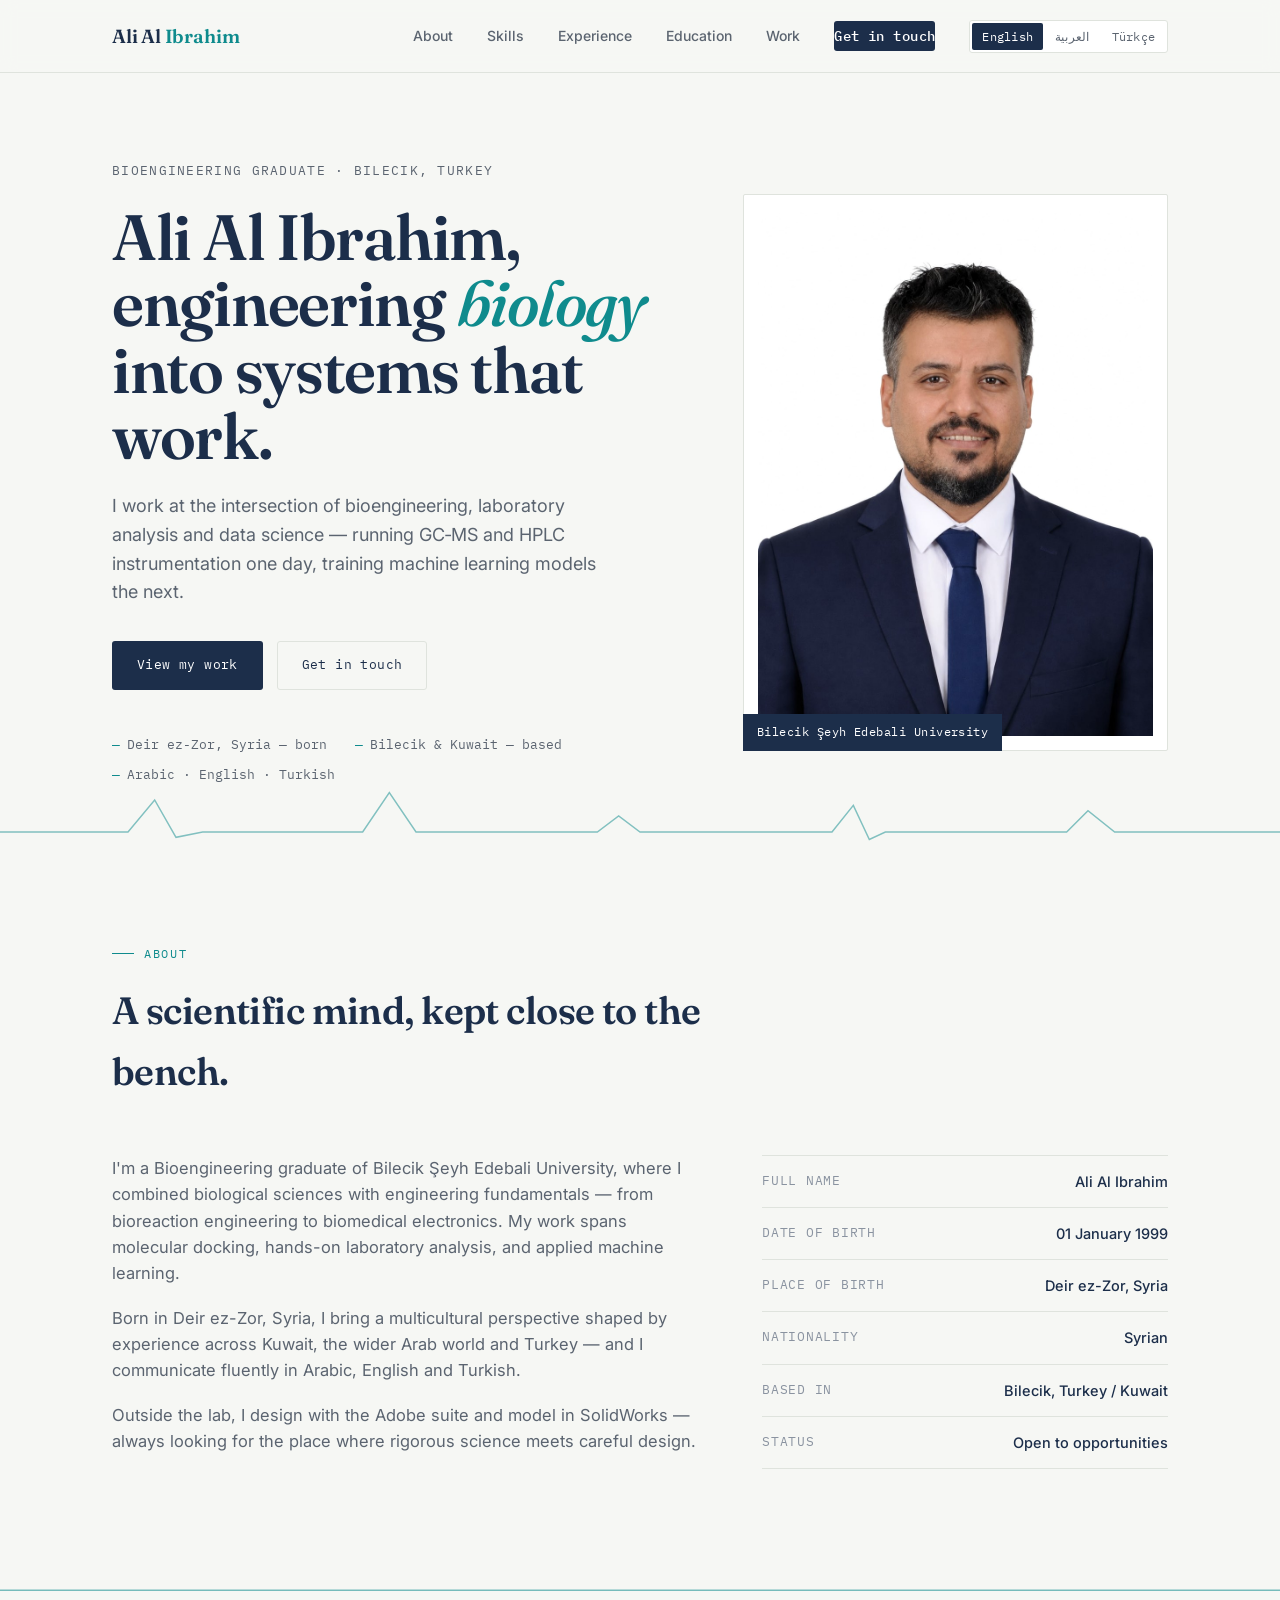
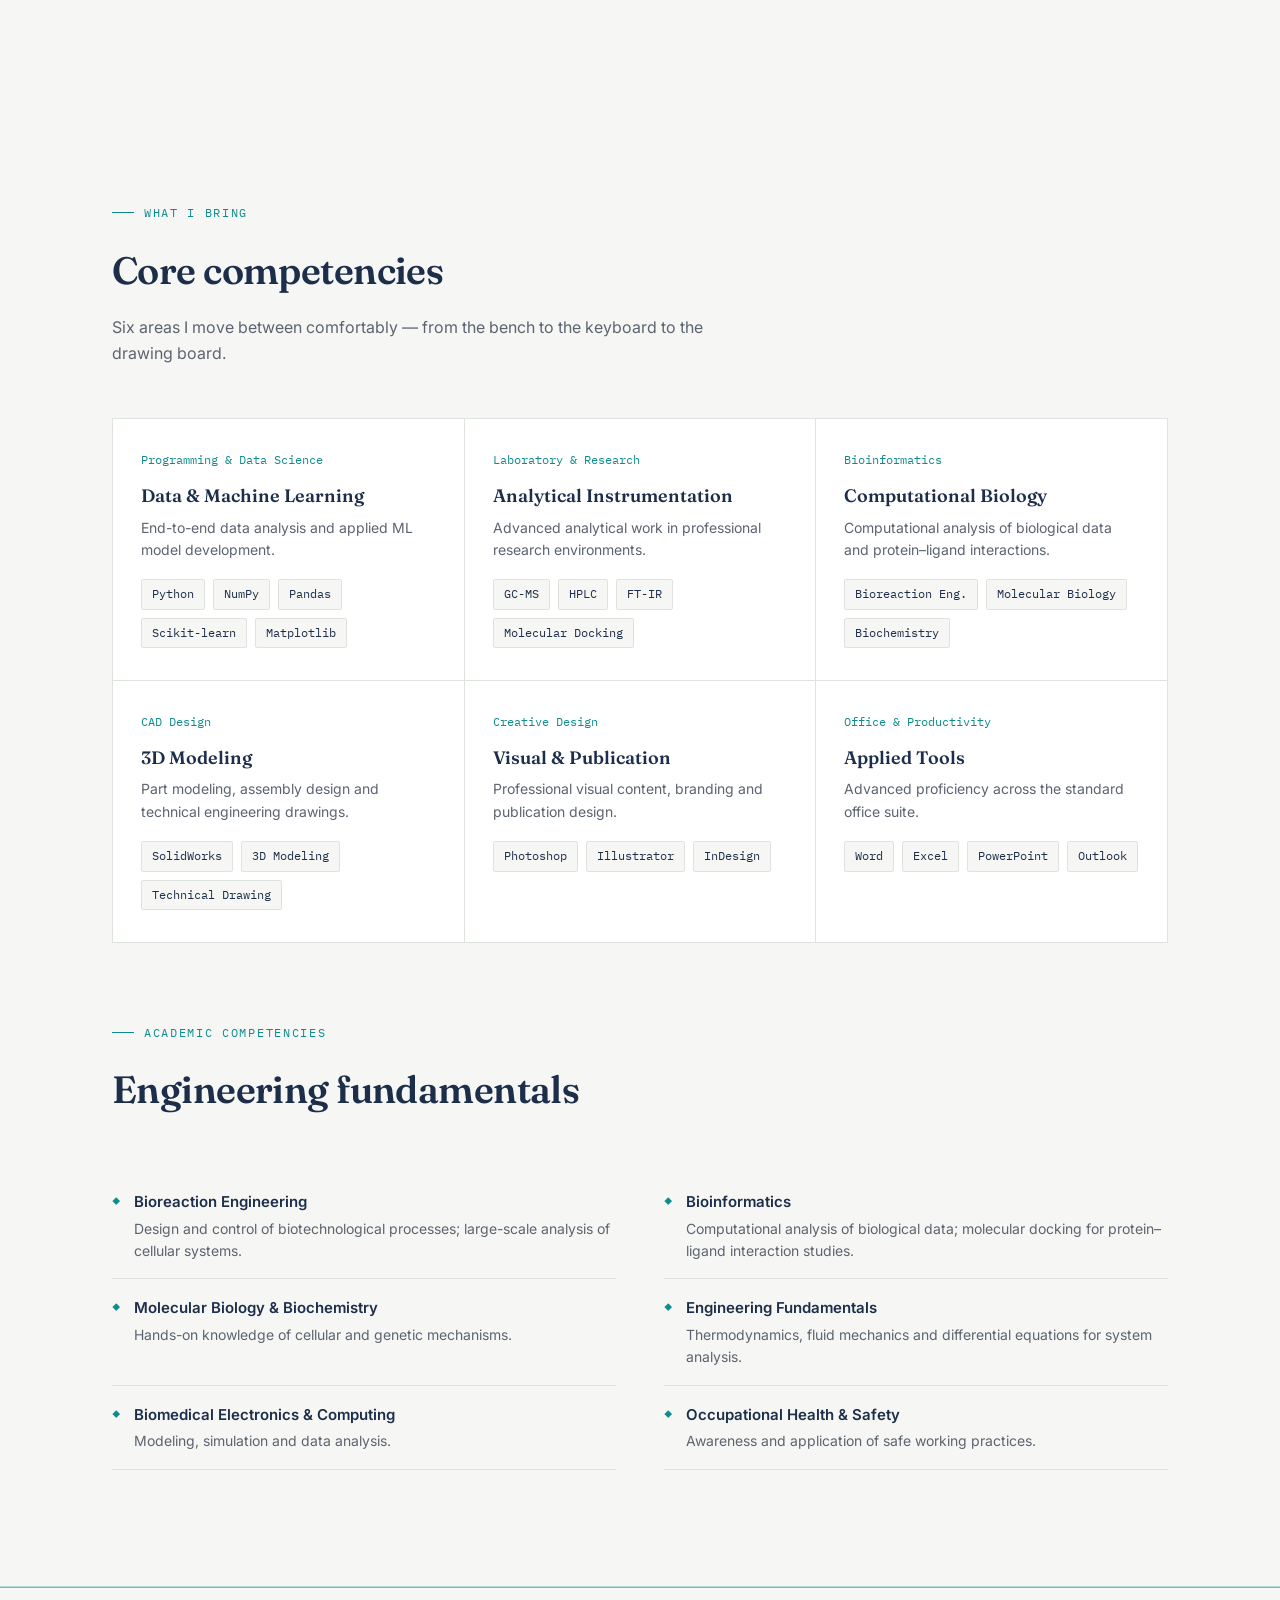
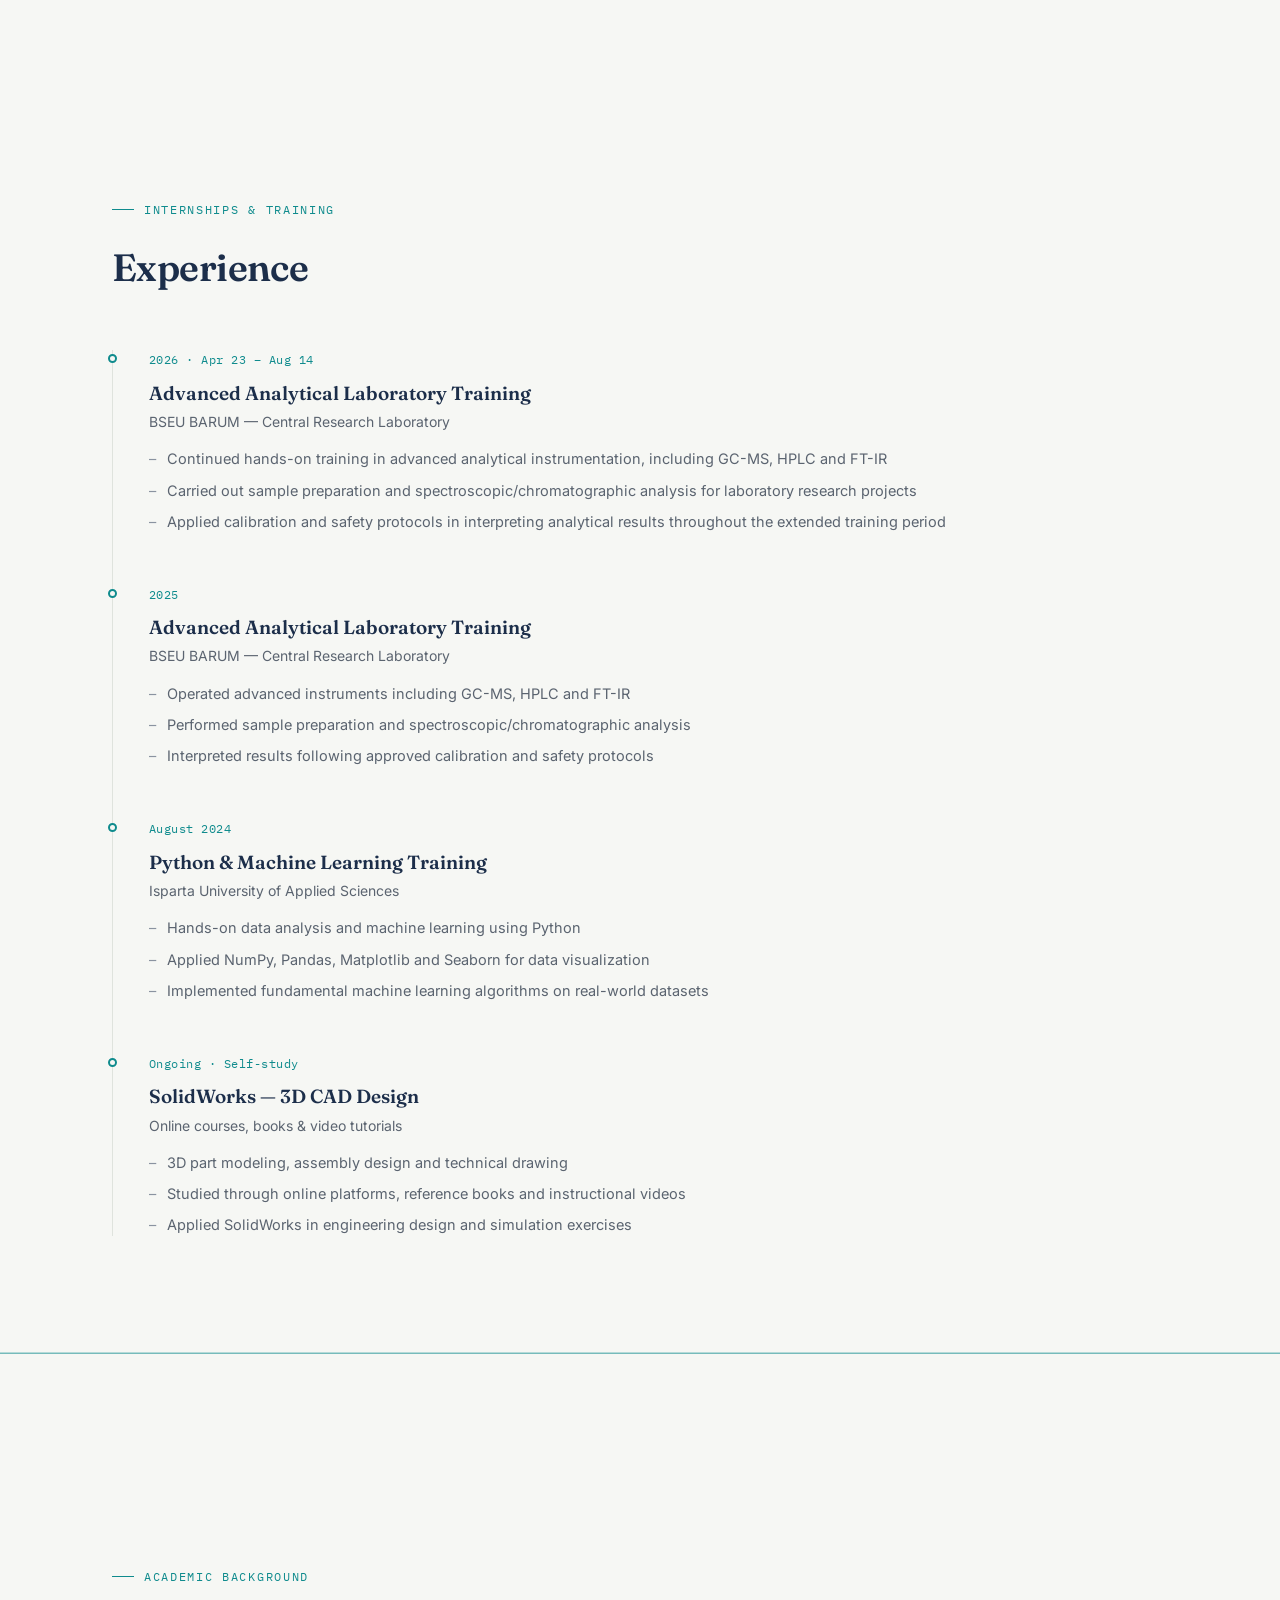
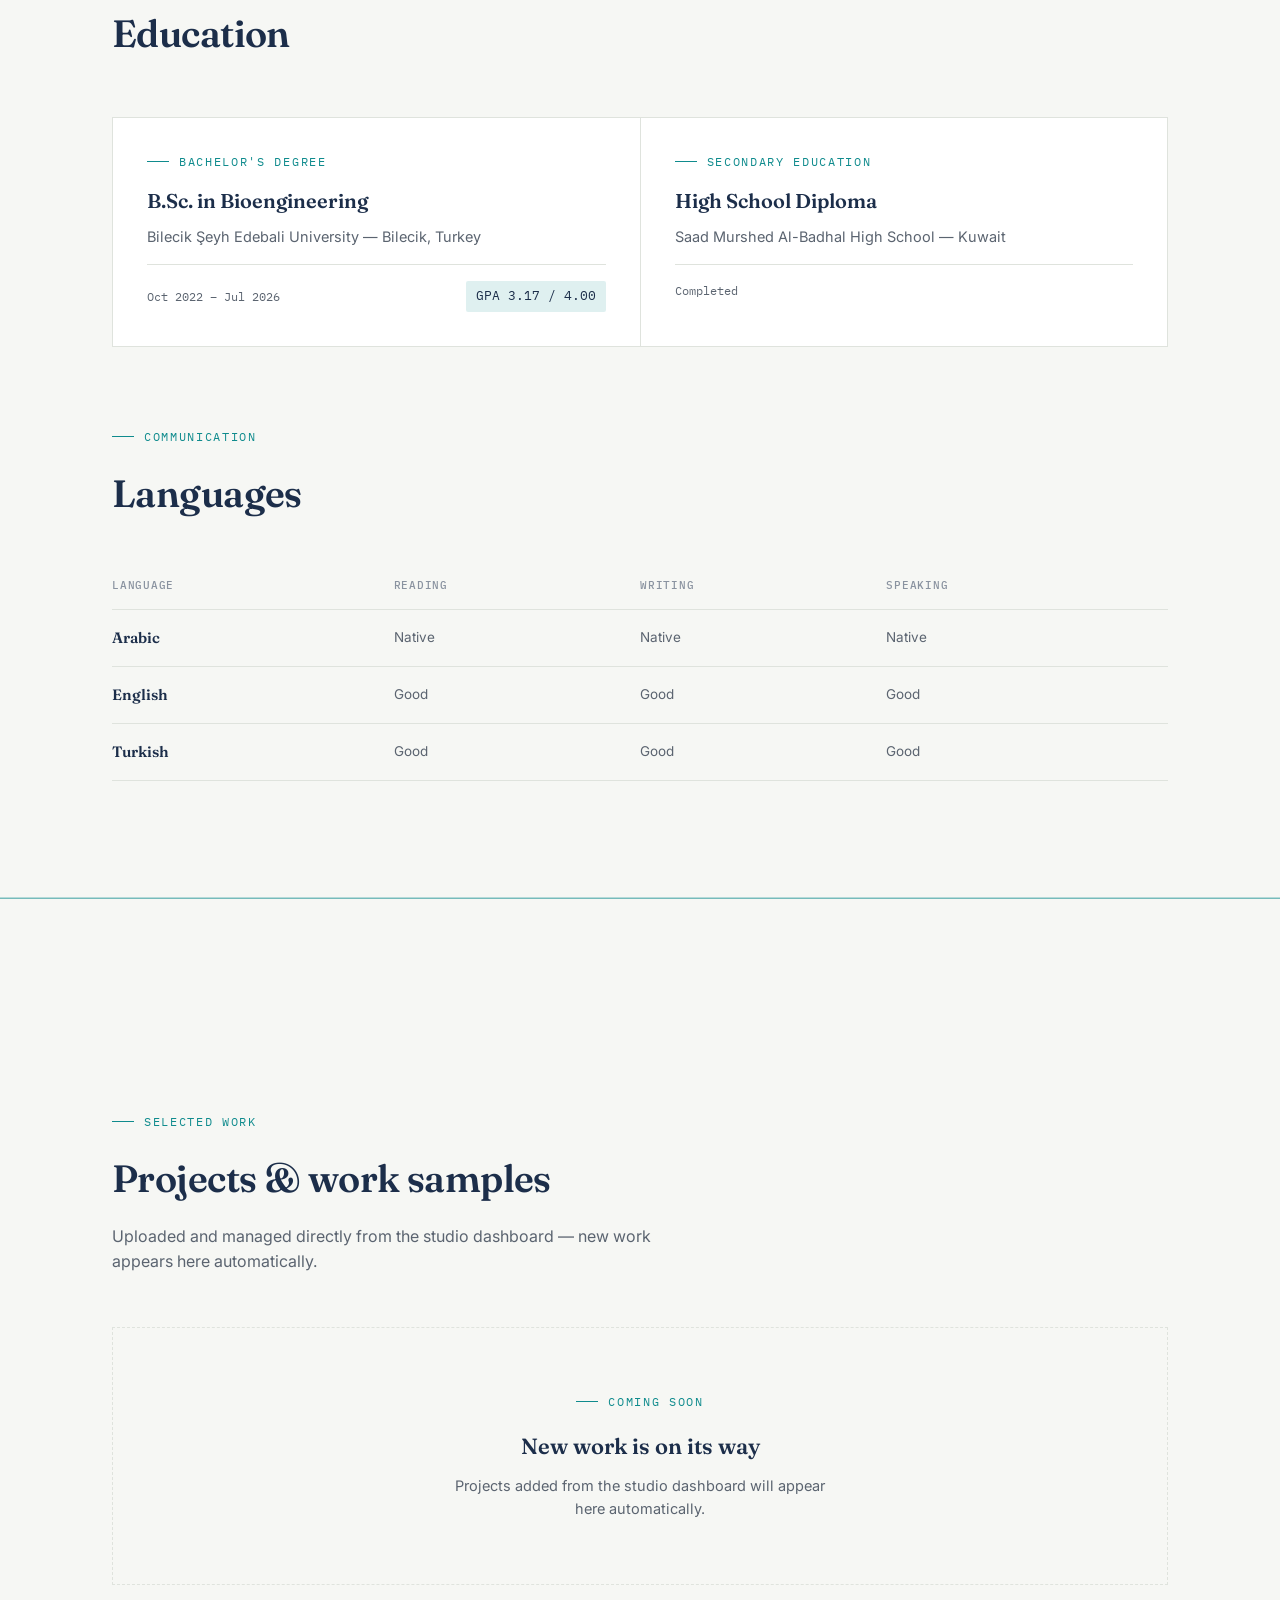
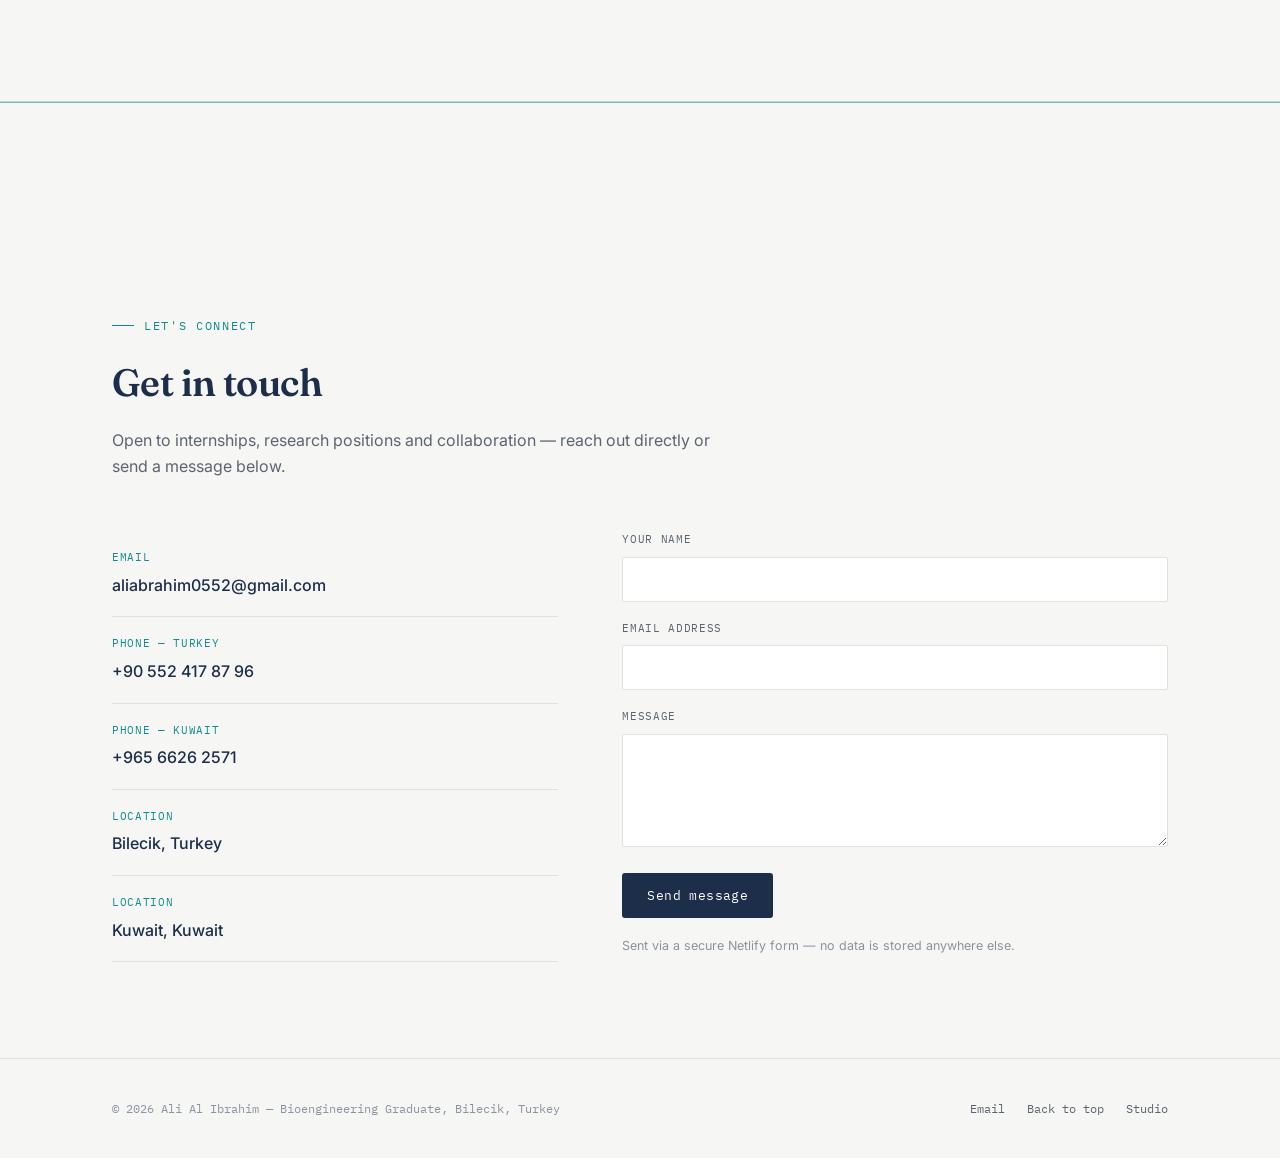
==== commit ddc4dcbe: "Remove GPA information from index.html Removed GPA display section from the portrait." ====
--- a/index.html
+++ b/index.html
@@ -59,12 +59,7 @@
           <img src="assets/img/profile.jpg" alt="Portrait of Ali Al Ibrahim">
           <span class="portrait-tag" data-i18n="hero.portrait.tag">Bilecik Şeyh Edebali University</span>
         </div>
-        <div class="portrait-stat">
-          <div class="num">3.17</div>
-          <div class="lbl" data-i18n="hero.gpa.label">GPA / 4.00</div>
-        </div>
-      </div>
-    </div>
+        </div>
     <svg class="trace hero-trace" viewBox="0 0 1200 60" preserveAspectRatio="none" aria-hidden="true">
       <path d="M0,45 L120,45 L145,15 L165,50 L190,45 L340,45 L365,8 L390,45 L560,45 L580,30 L600,45 L780,45 L800,20 L815,52 L830,45 L1000,45 L1020,25 L1045,45 L1200,45"/>
     </svg>
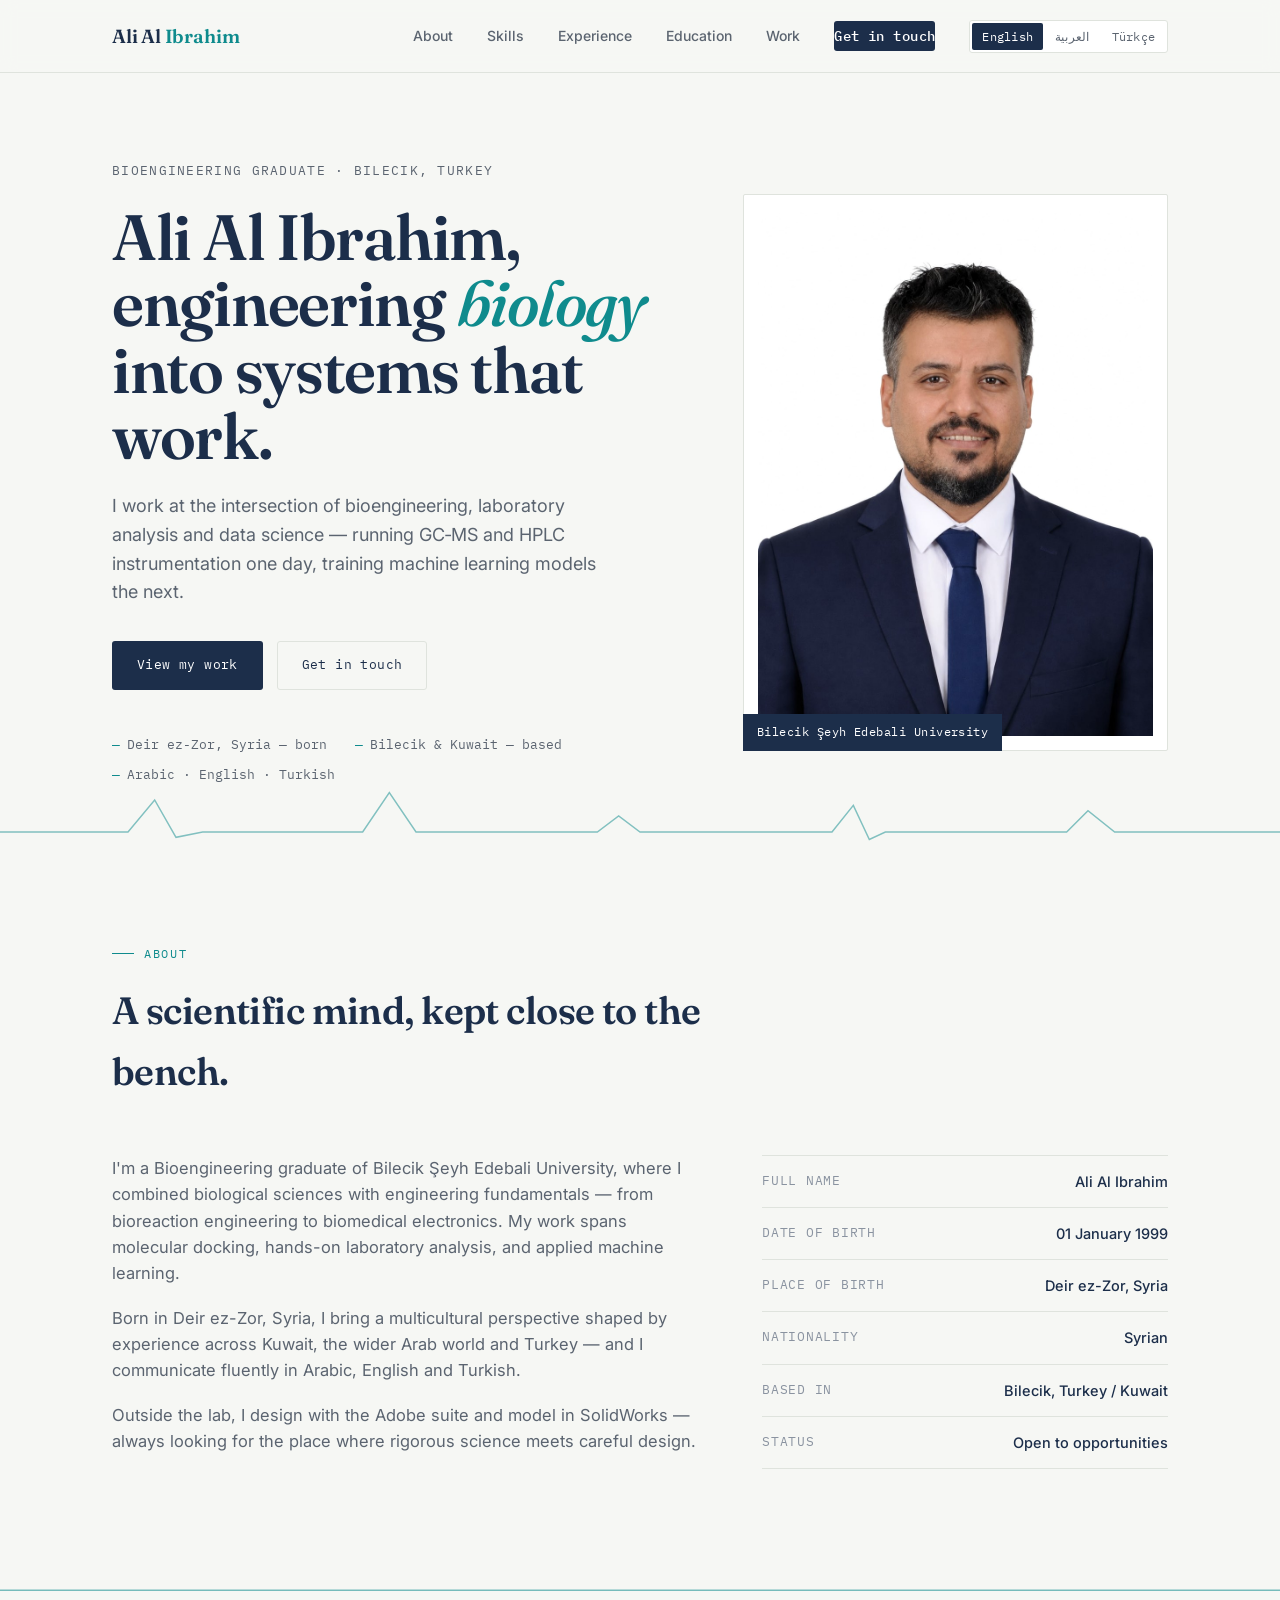
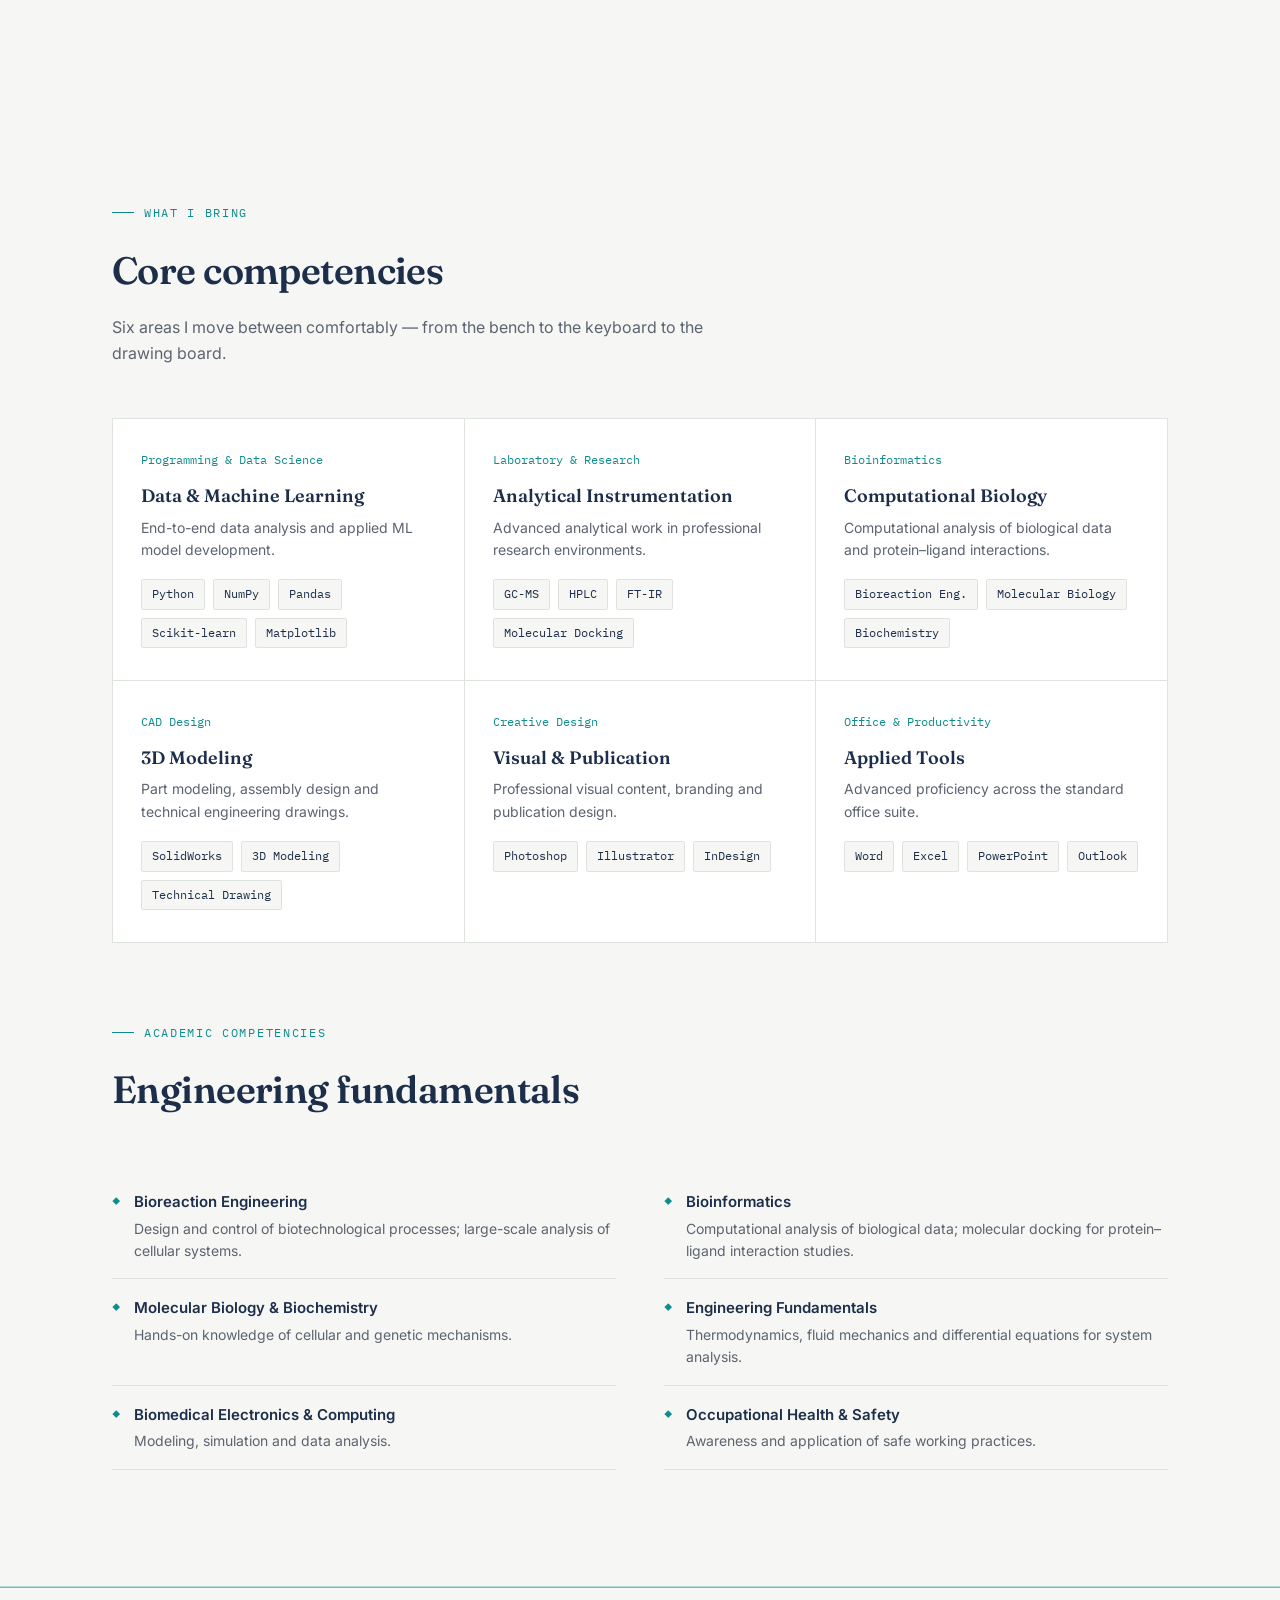
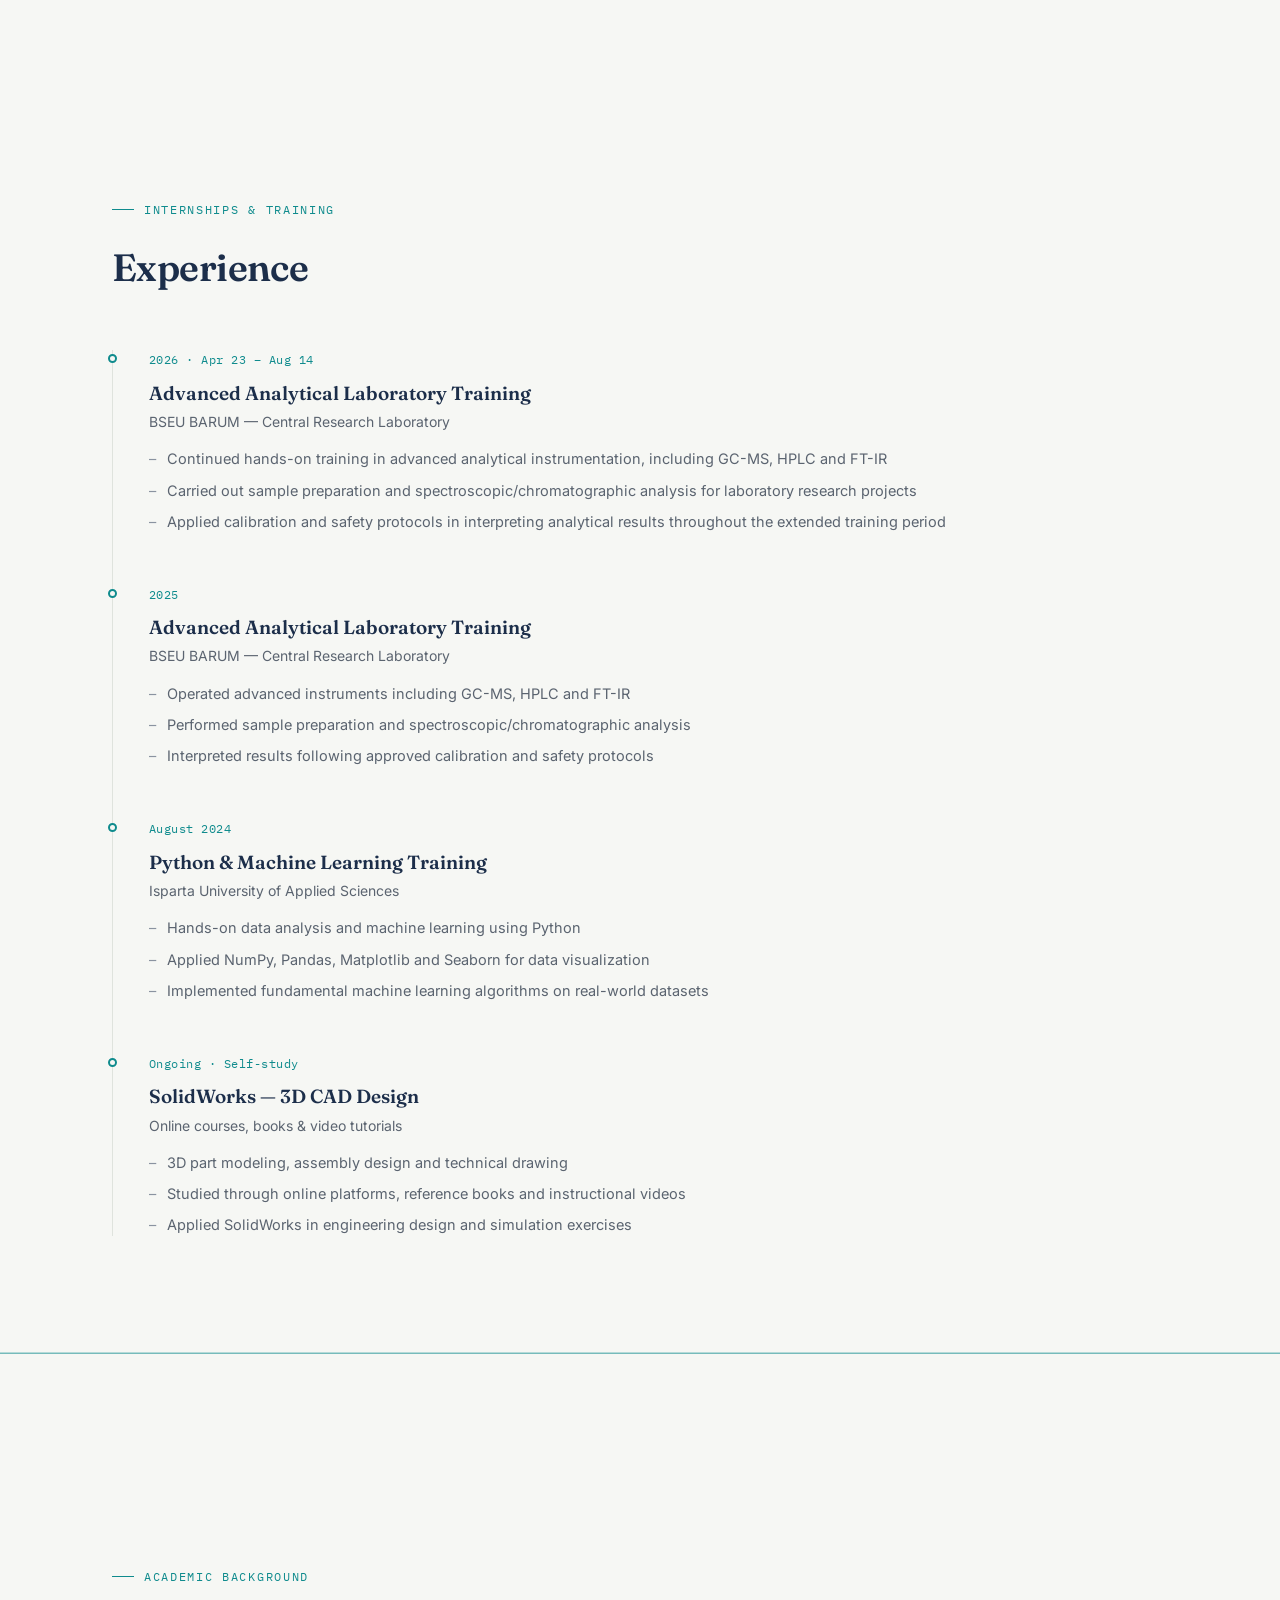
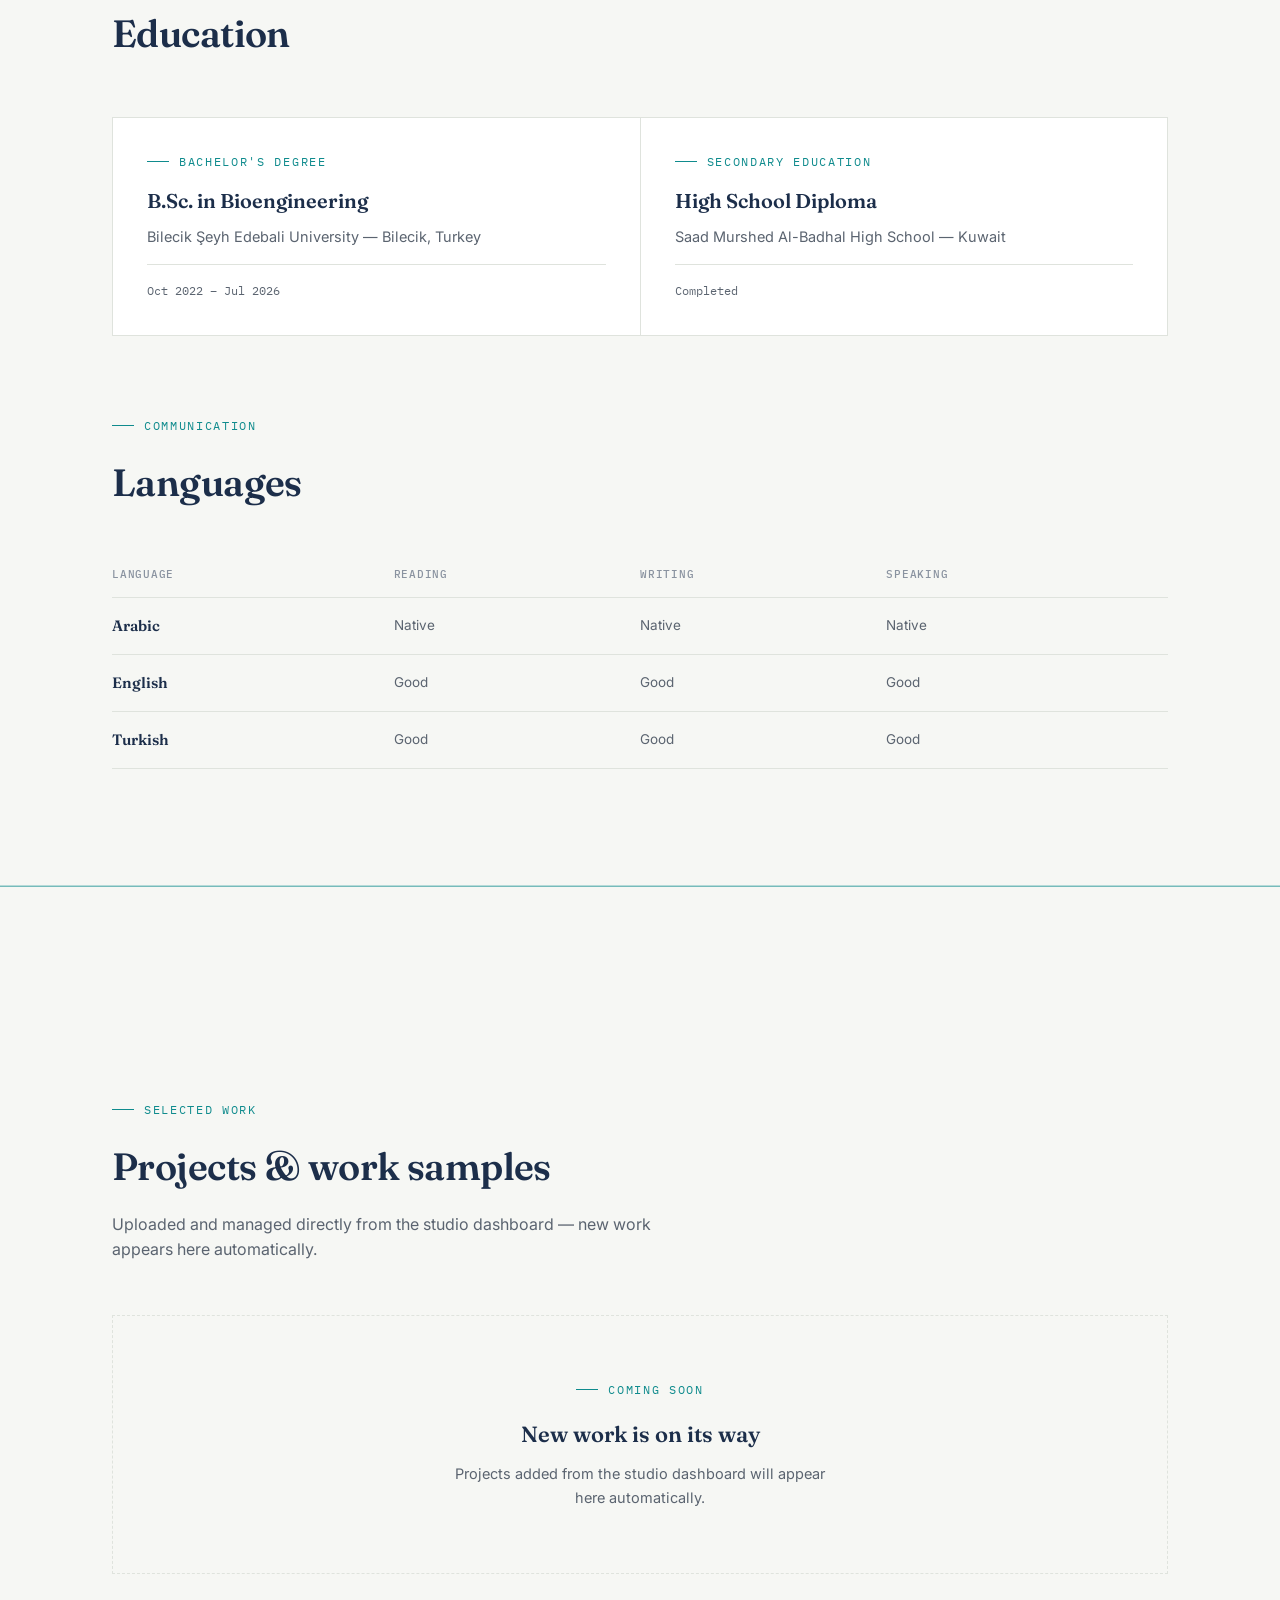
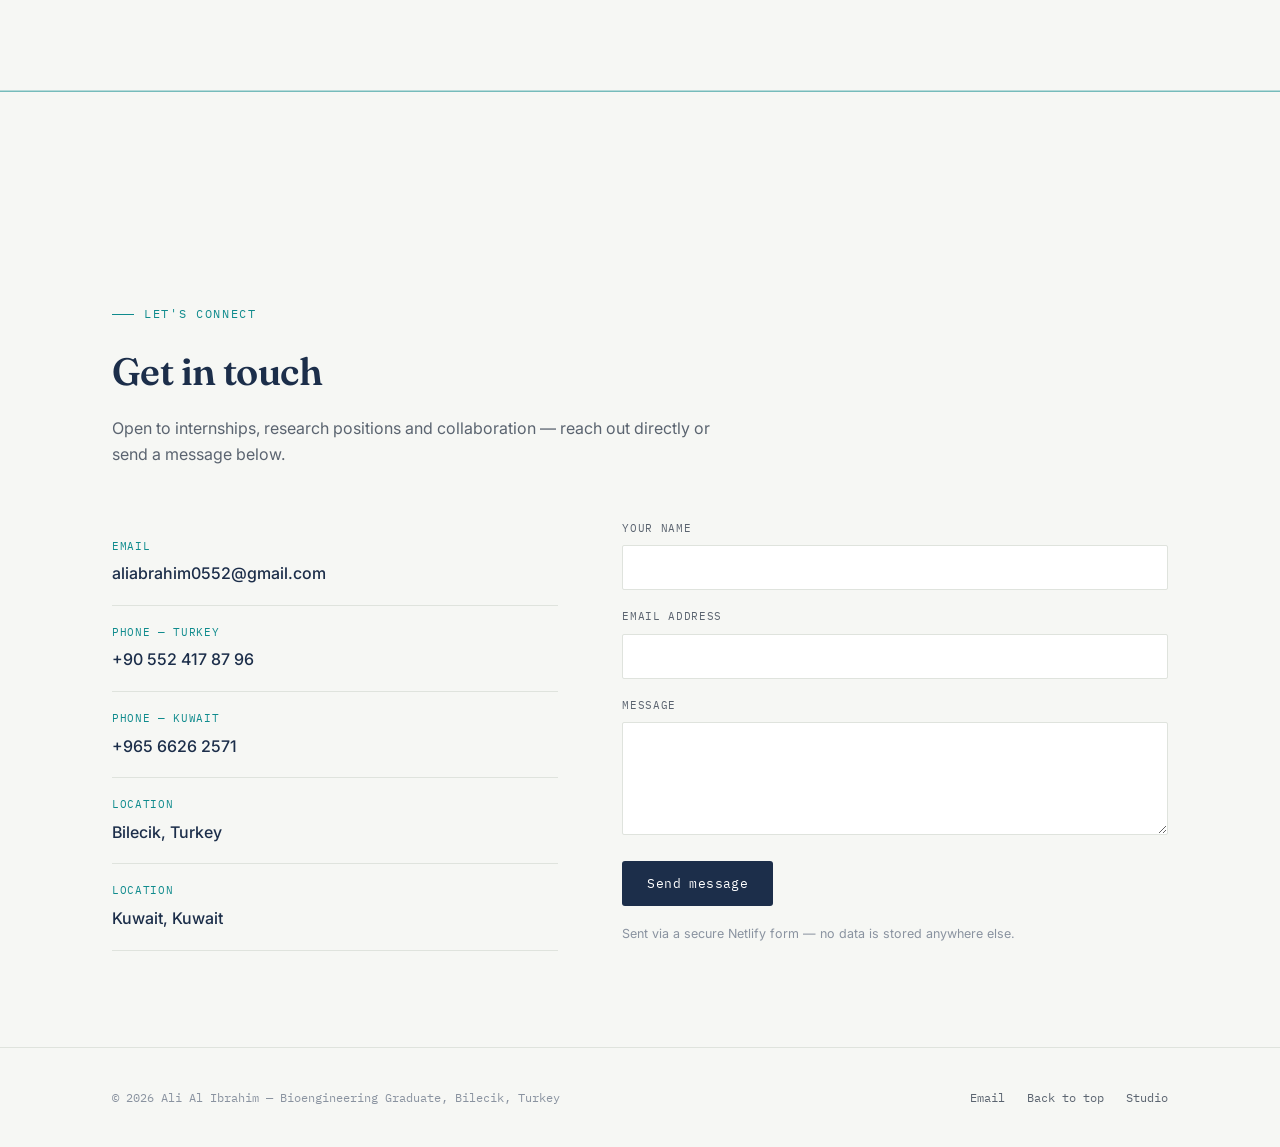
==== commit 53fea6b4: "Add files via upload" ====
--- a/index.html
+++ b/index.html
@@ -59,7 +59,8 @@
           <img src="assets/img/profile.jpg" alt="Portrait of Ali Al Ibrahim">
           <span class="portrait-tag" data-i18n="hero.portrait.tag">Bilecik Şeyh Edebali University</span>
         </div>
-        </div>
+      </div>
+    </div>
     <svg class="trace hero-trace" viewBox="0 0 1200 60" preserveAspectRatio="none" aria-hidden="true">
       <path d="M0,45 L120,45 L145,15 L165,50 L190,45 L340,45 L365,8 L390,45 L560,45 L580,30 L600,45 L780,45 L800,20 L815,52 L830,45 L1000,45 L1020,25 L1045,45 L1200,45"/>
     </svg>
@@ -242,7 +243,6 @@
           <span class="org" data-i18n="edu1.org">Bilecik Şeyh Edebali University — Bilecik, Turkey</span>
           <div class="edu-meta">
             <span class="date" data-i18n="edu1.date">Oct 2022 – Jul 2026</span>
-            <span class="edu-gpa">GPA 3.17 / 4.00</span>
           </div>
         </div>
         <div class="edu-card">
